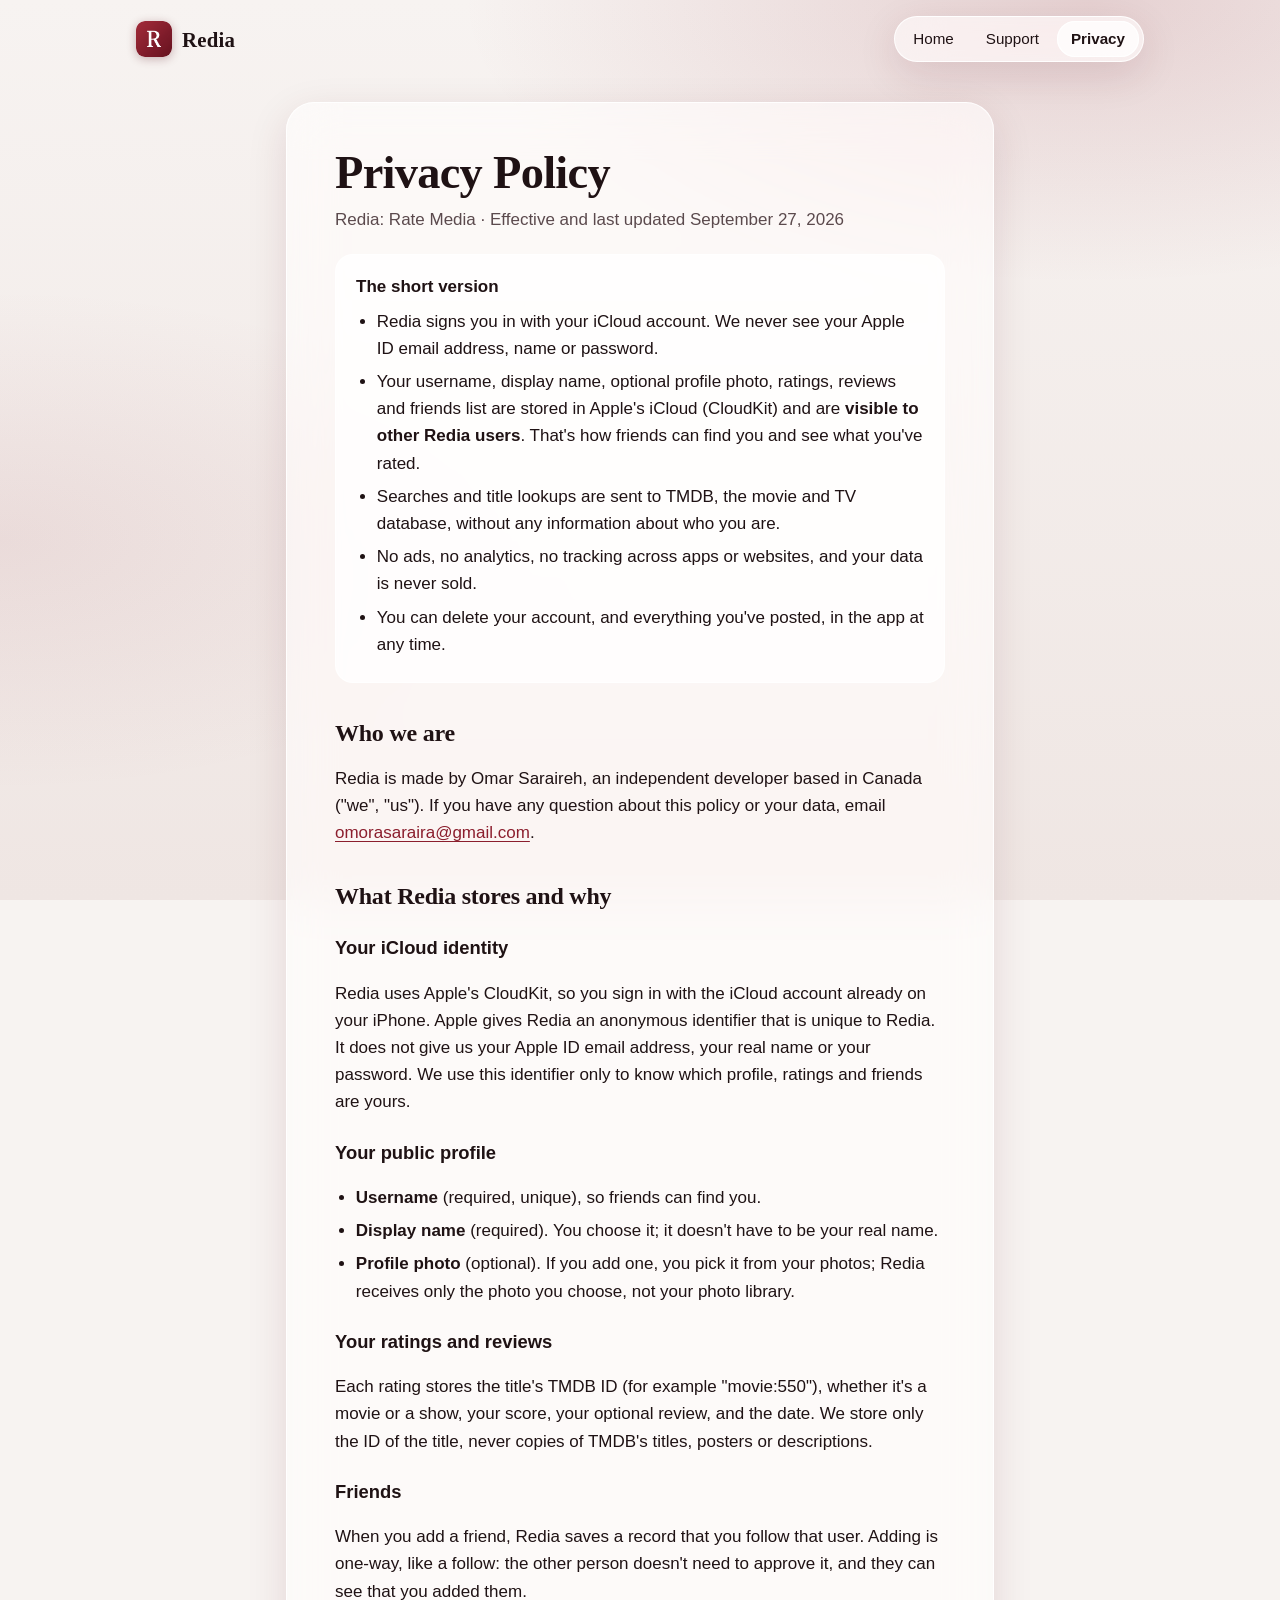
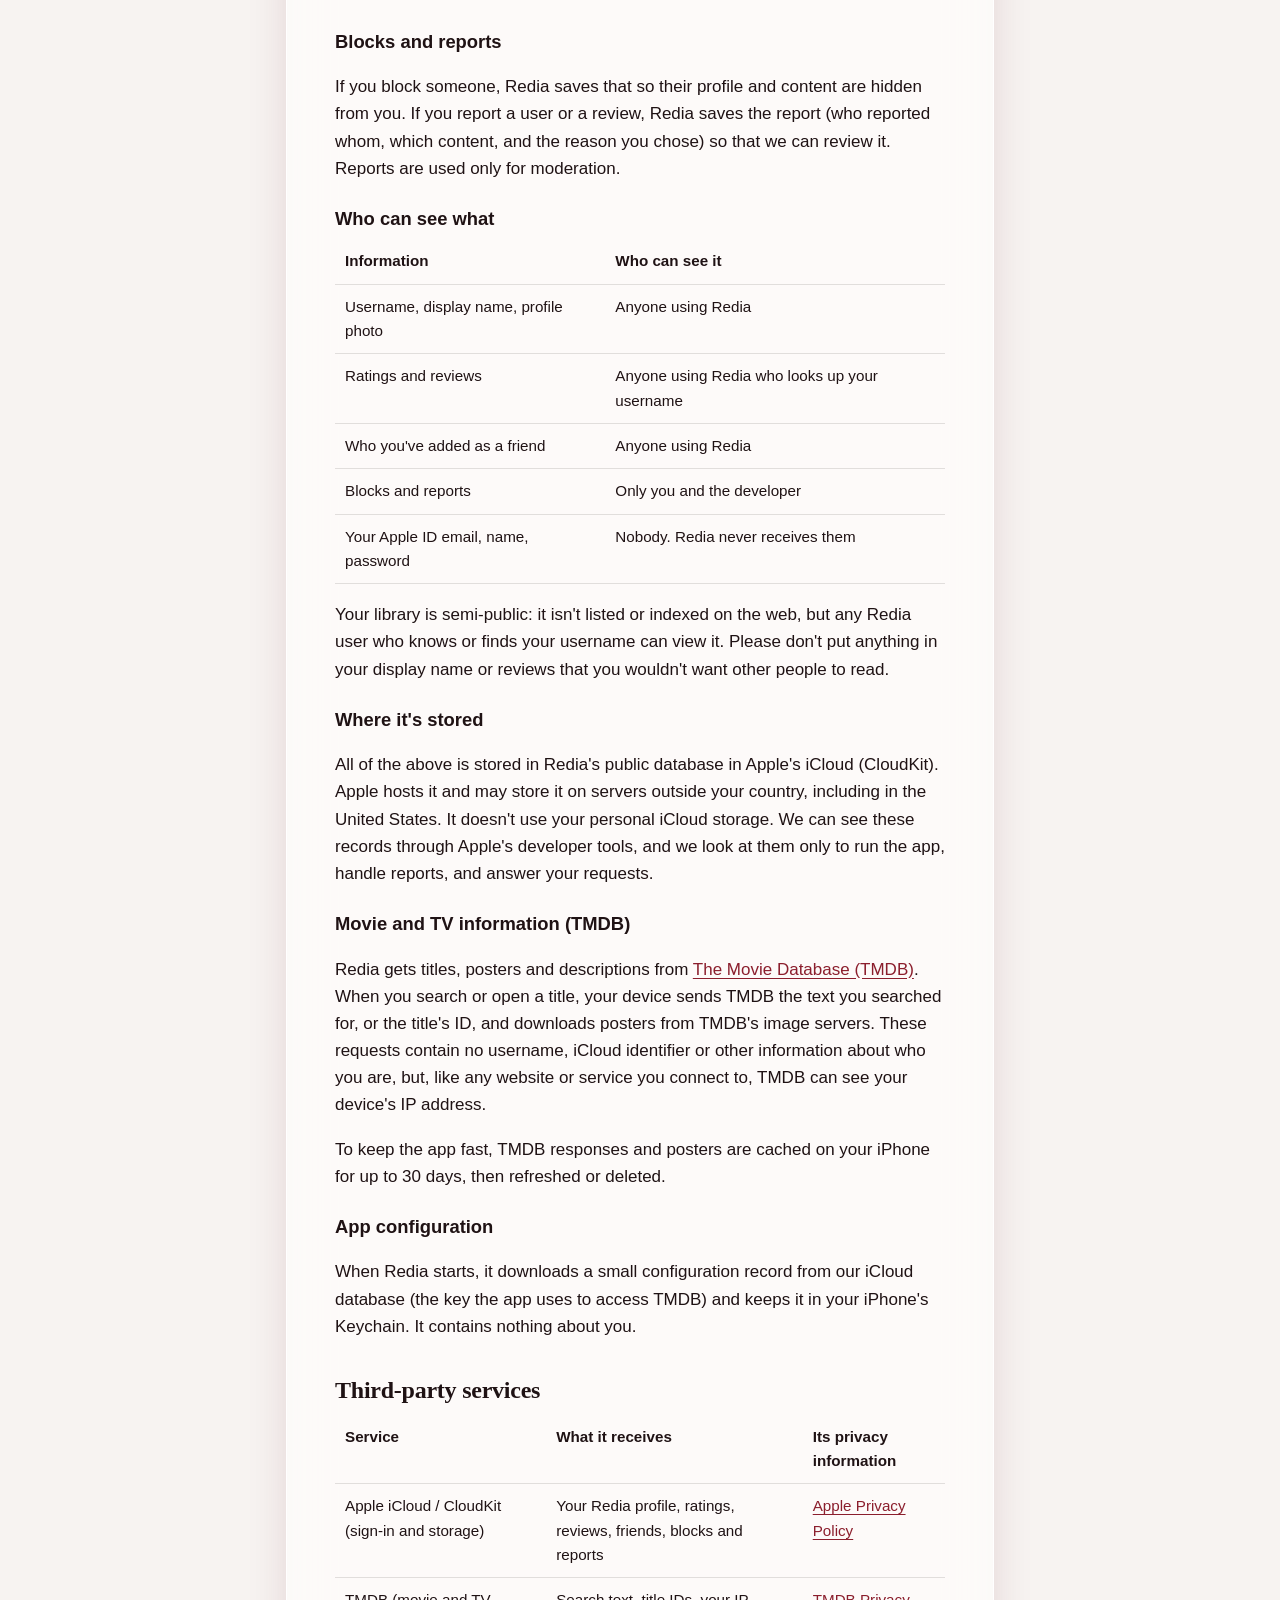
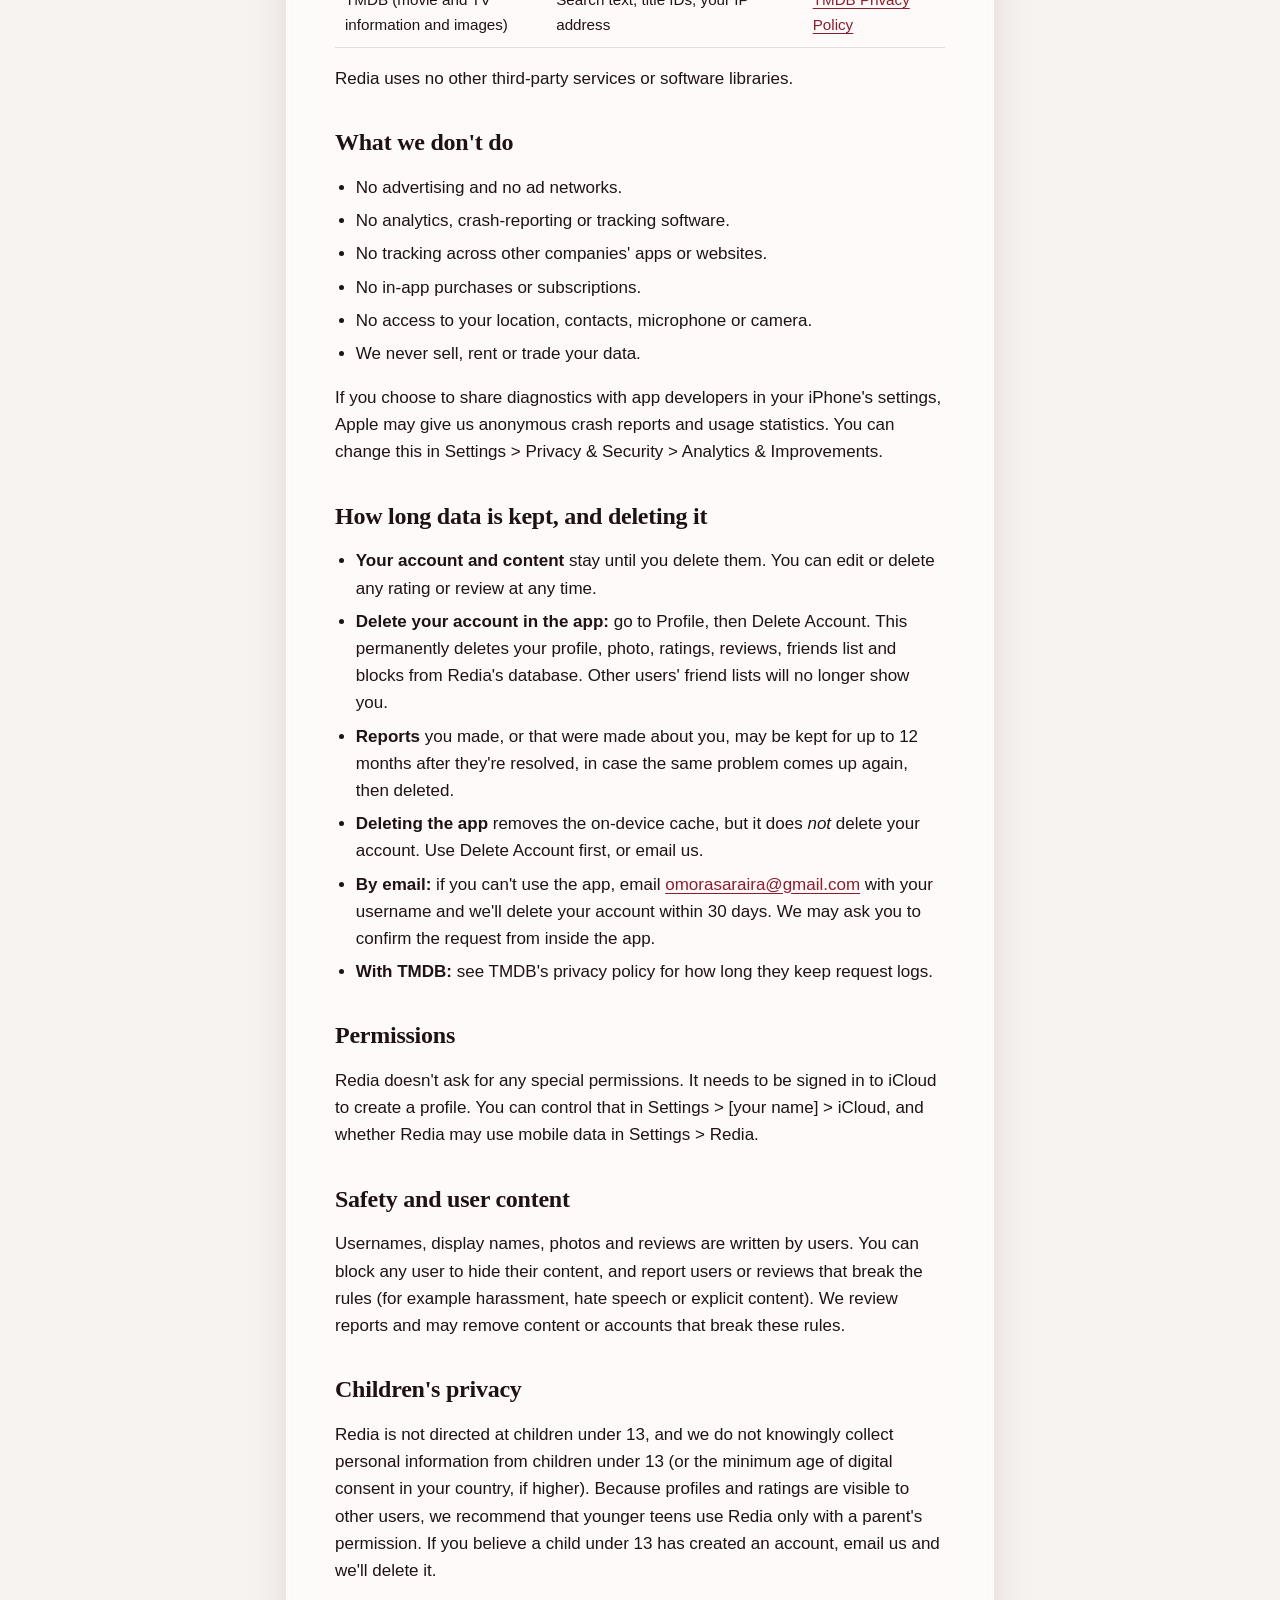
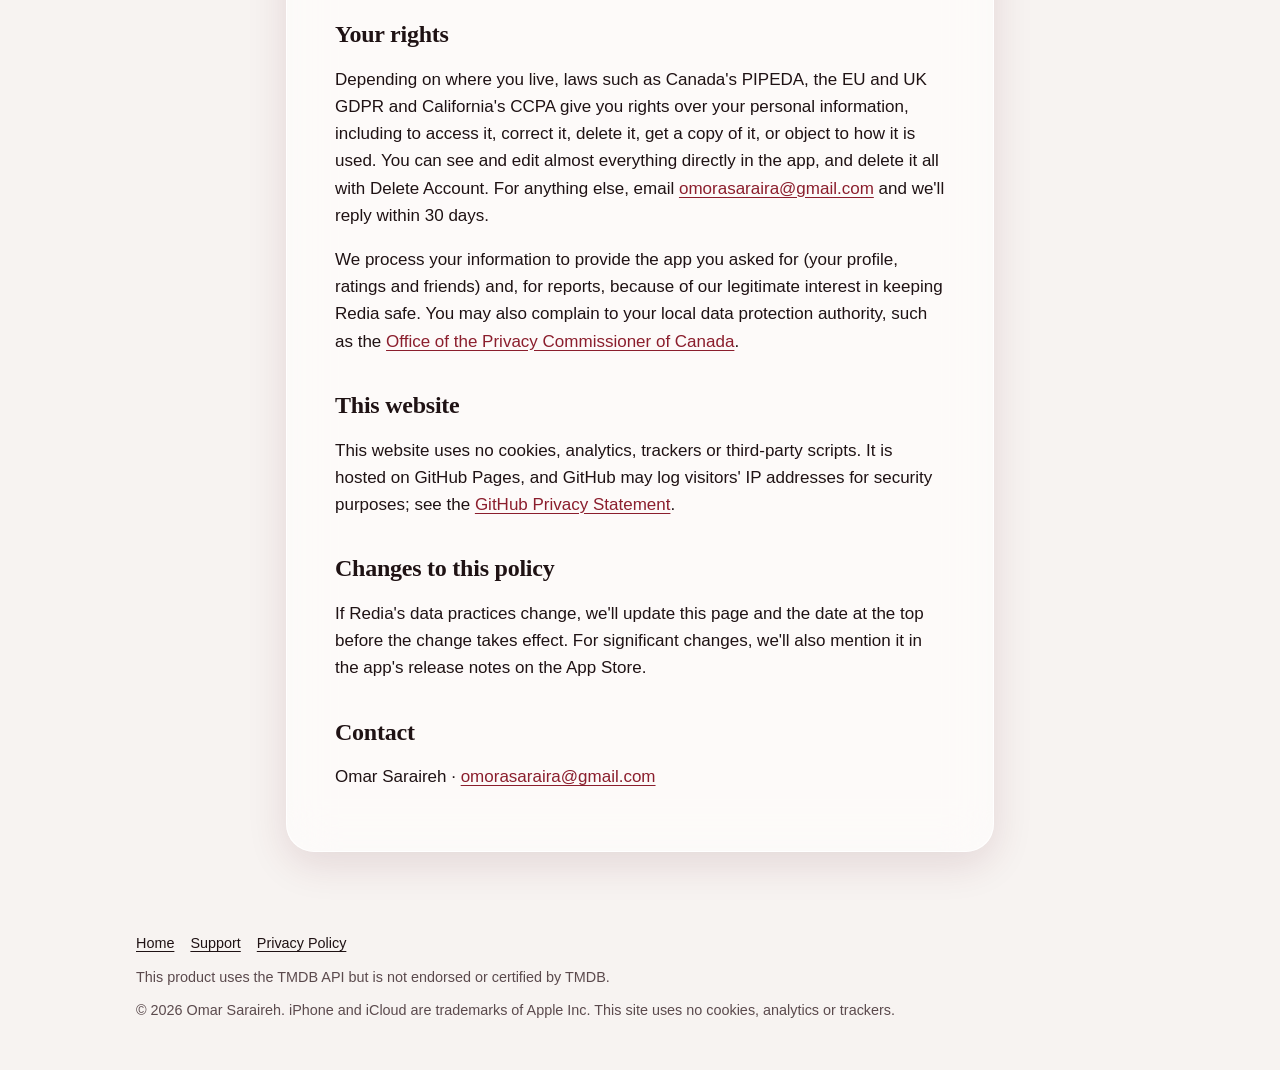
==== privacy.html @ 3e0f7c55 "Add files via upload" ====
<!doctype html>
<!--
  NOTE FOR OMAR (not shown on the page): This policy was drafted on 2026-09-27 from the Redia
  source code (Stage 1) and the planned design in CLAUDE.md (Stages 2–5: TMDB, CloudKit, Friends,
  block/report, account deletion). It describes the app as it WILL ship, not as it is today.
  Every statement about a feature that isn't built yet is marked with a VERIFY comment: check each
  one against the finished code before publishing. This is not legal advice. Please review it
  yourself (and with a lawyer if you want certainty), and update it whenever the app changes.
-->
<html lang="en">
<head>
  <meta charset="utf-8">
  <meta name="viewport" content="width=device-width, initial-scale=1, viewport-fit=cover">
  <title>Redia Privacy Policy</title>
  <meta name="description" content="How Redia handles your profile, ratings and reviews. No ads, no tracking, and you can delete your account in the app.">
  <meta name="theme-color" content="#f7f3f1" media="(prefers-color-scheme: light)">
  <meta name="theme-color" content="#0f0b0c" media="(prefers-color-scheme: dark)">
  <link rel="icon" href="favicon.png" type="image/png">
  <link rel="apple-touch-icon" href="apple-touch-icon.png">
  <link rel="stylesheet" href="styles.css">
</head>
<body>
  <a class="skip-link" href="#main">Skip to content</a>

  <header class="site-header">
    <div class="wrap">
      <a class="brand" href="./"><img src="favicon.png" alt="" width="36" height="36"><span class="brand-name">Redia</span></a>
      <nav class="nav glass" aria-label="Main">
        <a href="./">Home</a>
        <a href="support.html">Support</a>
        <a href="privacy.html" aria-current="page">Privacy</a>
      </nav>
    </div>
  </header>

  <main id="main" class="doc">
    <div class="wrap prose">
      <article class="glass">
        <h1>Privacy Policy</h1>
        <p class="updated">Redia: Rate Media · Effective and last updated September 27, 2026</p>

        <div class="summary-box">
          <strong>The short version</strong>
          <ul>
            <li>Redia signs you in with your iCloud account. We never see your Apple ID email address, name or password.</li>
            <li>Your username, display name, optional profile photo, ratings, reviews and friends list are stored in Apple's iCloud (CloudKit) and are <strong>visible to other Redia users</strong>. That's how friends can find you and see what you've rated.</li>
            <li>Searches and title lookups are sent to TMDB, the movie and TV database, without any information about who you are.</li>
            <li>No ads, no analytics, no tracking across apps or websites, and your data is never sold.</li>
            <li>You can delete your account, and everything you've posted, in the app at any time.</li>
          </ul>
        </div>

        <h2 id="who">Who we are</h2>
        <p>Redia is made by Omar Saraireh, an independent developer based in Canada ("we", "us"). If you have any question about this policy or your data, email <a href="mailto:omorasaraira@gmail.com">omorasaraira@gmail.com</a>.</p>

        <h2 id="data">What Redia stores and why</h2>

        <h3>Your iCloud identity</h3>
        <p>Redia uses Apple's CloudKit, so you sign in with the iCloud account already on your iPhone. Apple gives Redia an anonymous identifier that is unique to Redia. It does not give us your Apple ID email address, your real name or your password. We use this identifier only to know which profile, ratings and friends are yours.</p>
        <!-- VERIFY (Stage 3): confirm the app never calls any API that requests the user's name or email from iCloud (e.g. CKContainer user discoverability / "Look Me Up by Email"). If it ever does, update this section. -->

        <h3>Your public profile</h3>
        <ul>
          <li><strong>Username</strong> (required, unique), so friends can find you.</li>
          <li><strong>Display name</strong> (required). You choose it; it doesn't have to be your real name.</li>
          <li><strong>Profile photo</strong> (optional). If you add one, you pick it from your photos; Redia receives only the photo you choose, not your photo library.</li>
        </ul>
        <!-- VERIFY (Stage 3): confirm the avatar is chosen with the system PhotosPicker (no photo library permission needed) and that no camera access is requested. If the app adds a camera option, add Camera to the permissions section below. -->

        <h3>Your ratings and reviews</h3>
        <p>Each rating stores the title's TMDB ID (for example "movie:550"), whether it's a movie or a show, your score, your optional review, and the date. We store only the ID of the title, never copies of TMDB's titles, posters or descriptions.</p>

        <h3>Friends</h3>
        <p>When you add a friend, Redia saves a record that you follow that user. Adding is one-way, like a follow: the other person doesn't need to approve it, and they can see that you added them. <!-- VERIFY (Stage 4): can a user see who has added them (a followers list)? The CloudKit Friend records are world-readable, so technically yes. Update this sentence to match what the app shows. --></p>

        <h3>Blocks and reports</h3>
        <p>If you block someone, Redia saves that so their profile and content are hidden from you. If you report a user or a review, Redia saves the report (who reported whom, which content, and the reason you chose) so that we can review it. Reports are used only for moderation.</p>
        <!-- VERIFY (Stage 5): in the CloudKit Dashboard, give Report records a security role so that ordinary users can create them but NOT read them (only you, the developer, should). If Block records are world-readable, the policy should say "other users could technically see that you've blocked them"; better to lock them down too. -->

        <h3>Who can see what</h3>
        <div class="table-scroll">
          <table>
            <thead><tr><th scope="col">Information</th><th scope="col">Who can see it</th></tr></thead>
            <tbody>
              <tr><td>Username, display name, profile photo</td><td>Anyone using Redia</td></tr>
              <tr><td>Ratings and reviews</td><td>Anyone using Redia who looks up your username</td></tr>
              <tr><td>Who you've added as a friend</td><td>Anyone using Redia <!-- VERIFY (Stage 4) --></td></tr>
              <tr><td>Blocks and reports</td><td>Only you and the developer <!-- VERIFY (Stage 5): requires the CloudKit security roles above --></td></tr>
              <tr><td>Your Apple ID email, name, password</td><td>Nobody. Redia never receives them</td></tr>
            </tbody>
          </table>
        </div>
        <p>Your library is semi-public: it isn't listed or indexed on the web, but any Redia user who knows or finds your username can view it. Please don't put anything in your display name or reviews that you wouldn't want other people to read.</p>

        <h3>Where it's stored</h3>
        <p>All of the above is stored in Redia's public database in Apple's iCloud (CloudKit). Apple hosts it and may store it on servers outside your country, including in the United States. It doesn't use your personal iCloud storage. We can see these records through Apple's developer tools, and we look at them only to run the app, handle reports, and answer your requests.</p>

        <h3>Movie and TV information (TMDB)</h3>
        <p>Redia gets titles, posters and descriptions from <a href="https://www.themoviedb.org/">The Movie Database (TMDB)</a>. When you search or open a title, your device sends TMDB the text you searched for, or the title's ID, and downloads posters from TMDB's image servers. These requests contain no username, iCloud identifier or other information about who you are, but, like any website or service you connect to, TMDB can see your device's IP address.</p>
        <p>To keep the app fast, TMDB responses and posters are cached on your iPhone for up to 30 days, then refreshed or deleted.</p>
        <!-- VERIFY (Stage 2): confirm the cache is capped at 30 days and that "purge" clears both responses and images. Consider exposing "Clear cache" in the app. -->

        <h3>App configuration</h3>
        <p>When Redia starts, it downloads a small configuration record from our iCloud database (the key the app uses to access TMDB) and keeps it in your iPhone's Keychain. It contains nothing about you.</p>

        <h2 id="third-parties">Third-party services</h2>
        <div class="table-scroll">
          <table>
            <thead><tr><th scope="col">Service</th><th scope="col">What it receives</th><th scope="col">Its privacy information</th></tr></thead>
            <tbody>
              <tr>
                <td>Apple iCloud / CloudKit (sign-in and storage)</td>
                <td>Your Redia profile, ratings, reviews, friends, blocks and reports</td>
                <td><a href="https://www.apple.com/legal/privacy/">Apple Privacy Policy</a></td>
              </tr>
              <tr>
                <td>TMDB (movie and TV information and images)</td>
                <td>Search text, title IDs, your IP address</td>
                <td><a href="https://www.themoviedb.org/privacy-policy">TMDB Privacy Policy</a></td>
              </tr>
            </tbody>
          </table>
        </div>
        <p>Redia uses no other third-party services or software libraries.</p>

        <h2 id="not-collected">What we don't do</h2>
        <ul>
          <li>No advertising and no ad networks.</li>
          <li>No analytics, crash-reporting or tracking software.</li>
          <li>No tracking across other companies' apps or websites.</li>
          <li>No in-app purchases or subscriptions.</li>
          <li>No access to your location, contacts, microphone or camera.</li>
          <li>We never sell, rent or trade your data.</li>
        </ul>
        <p>If you choose to share diagnostics with app developers in your iPhone's settings, Apple may give us anonymous crash reports and usage statistics. You can change this in Settings &gt; Privacy &amp; Security &gt; Analytics &amp; Improvements.</p>

        <h2 id="retention">How long data is kept, and deleting it</h2>
        <ul>
          <li><strong>Your account and content</strong> stay until you delete them. You can edit or delete any rating or review at any time.</li>
          <li><strong>Delete your account in the app:</strong> go to Profile, then Delete Account. This permanently deletes your profile, photo, ratings, reviews, friends list and blocks from Redia's database. Other users' friend lists will no longer show you. <!-- VERIFY (Stage 5): confirm the exact menu path, and that deletion removes every record type the user created. Other users' Friend records pointing at the deleted user can't be deleted by that user (creator-only write); make sure the app hides records that point at deleted profiles. --></li>
          <li><strong>Reports</strong> you made, or that were made about you, may be kept for up to 12 months after they're resolved, in case the same problem comes up again, then deleted. <!-- VERIFY (Stage 5): decide on this retention period and make sure account deletion handles Report records consistently with it. --></li>
          <li><strong>Deleting the app</strong> removes the on-device cache, but it does <em>not</em> delete your account. Use Delete Account first, or email us.</li>
          <li><strong>By email:</strong> if you can't use the app, email <a href="mailto:omorasaraira@gmail.com">omorasaraira@gmail.com</a> with your username and we'll delete your account within 30 days. We may ask you to confirm the request from inside the app.</li>
          <li><strong>With TMDB:</strong> see TMDB's privacy policy for how long they keep request logs.</li>
        </ul>

        <h2 id="permissions">Permissions</h2>
        <p>Redia doesn't ask for any special permissions. It needs to be signed in to iCloud to create a profile. You can control that in Settings &gt; [your name] &gt; iCloud, and whether Redia may use mobile data in Settings &gt; Redia.</p>
        <!-- VERIFY (Stages 3–5): confirm the finished app requests no permissions (no notifications, photo library, camera, location, tracking). If any are added, list them here with how to turn them off. -->

        <h2 id="safety">Safety and user content</h2>
        <p>Usernames, display names, photos and reviews are written by users. You can block any user to hide their content, and report users or reviews that break the rules (for example harassment, hate speech or explicit content). We review reports and may remove content or accounts that break these rules.</p>

        <h2 id="children">Children's privacy</h2>
        <p>Redia is not directed at children under 13, and we do not knowingly collect personal information from children under 13 (or the minimum age of digital consent in your country, if higher). Because profiles and ratings are visible to other users, we recommend that younger teens use Redia only with a parent's permission. If you believe a child under 13 has created an account, email us and we'll delete it.</p>

        <h2 id="rights">Your rights</h2>
        <p>Depending on where you live, laws such as Canada's PIPEDA, the EU and UK GDPR and California's CCPA give you rights over your personal information, including to access it, correct it, delete it, get a copy of it, or object to how it is used. You can see and edit almost everything directly in the app, and delete it all with Delete Account. For anything else, email <a href="mailto:omorasaraira@gmail.com">omorasaraira@gmail.com</a> and we'll reply within 30 days.</p>
        <p>We process your information to provide the app you asked for (your profile, ratings and friends) and, for reports, because of our legitimate interest in keeping Redia safe. You may also complain to your local data protection authority, such as the <a href="https://www.priv.gc.ca/">Office of the Privacy Commissioner of Canada</a>.</p>

        <h2 id="website">This website</h2>
        <p>This website uses no cookies, analytics, trackers or third-party scripts. It is hosted on GitHub Pages, and GitHub may log visitors' IP addresses for security purposes; see the <a href="https://docs.github.com/en/site-policy/privacy-policies/github-general-privacy-statement">GitHub Privacy Statement</a>.</p>

        <h2 id="changes">Changes to this policy</h2>
        <p>If Redia's data practices change, we'll update this page and the date at the top before the change takes effect. For significant changes, we'll also mention it in the app's release notes on the App Store.</p>

        <h2 id="contact">Contact</h2>
        <p>Omar Saraireh · <a href="mailto:omorasaraira@gmail.com">omorasaraira@gmail.com</a></p>
      </article>
    </div>
  </main>

  <footer class="site-footer">
    <div class="wrap">
      <nav aria-label="Footer">
        <a href="./">Home</a>
        <a href="support.html">Support</a>
        <a href="privacy.html">Privacy Policy</a>
      </nav>
      <p>This product uses the TMDB API but is not endorsed or certified by TMDB.</p>
      <p>© 2026 Omar Saraireh. iPhone and iCloud are trademarks of Apple Inc. This site uses no cookies, analytics or trackers.</p>
    </div>
  </footer>
</body>
</html>
---- styles.css ----
/* Redia — deep elegant red, glass cards, serif display type. System fonts only; no external requests. */

:root {
  color-scheme: light dark;

  /* Light: warm ivory, matching the app's LaunchBackground (#F7F3F1) */
  --bg: #f7f3f1;
  --bg-deep: #efe6e3;
  --glow: rgba(139, 30, 45, 0.16);
  --glow-2: rgba(139, 30, 45, 0.08);
  --ink: #1f1214;
  --ink-soft: #5b4a4d;
  --glass: rgba(255, 255, 255, 0.6);
  --glass-strong: rgba(255, 255, 255, 0.78);
  --glass-edge: rgba(255, 255, 255, 0.9);
  --hairline: rgba(31, 18, 20, 0.12);
  --glass-shadow: 0 12px 40px rgba(90, 20, 30, 0.12);
  --accent: #8b1e2d;       /* AccentColor, light */
  --accent-ink: #ffffff;
  --link: #8b1e2d;
  --star: #8b1e2d;
  --star-empty: rgba(31, 18, 20, 0.2);
  --focus: #8b1e2d;
}

@media (prefers-color-scheme: dark) {
  :root {
    /* Dark: near-black with a crimson glow, matching LaunchBackground (#0F0B0C) */
    --bg: #0f0b0c;
    --bg-deep: #1a0f11;
    --glow: rgba(179, 58, 70, 0.3);
    --glow-2: rgba(139, 30, 45, 0.18);
    --ink: #f7efee;
    --ink-soft: #c9b6b8;
    --glass: rgba(255, 255, 255, 0.07);
    --glass-strong: rgba(255, 255, 255, 0.11);
    --glass-edge: rgba(255, 255, 255, 0.16);
    --hairline: rgba(255, 255, 255, 0.14);
    --glass-shadow: 0 12px 40px rgba(0, 0, 0, 0.45);
    --accent: #b33a46;     /* AccentColor, dark */
    --accent-ink: #ffffff;
    --link: #f0a0a8;
    --star: #e0636f;
    --star-empty: rgba(255, 255, 255, 0.22);
    --focus: #f0a0a8;
  }
}

*,
*::before,
*::after { box-sizing: border-box; }

html { -webkit-text-size-adjust: 100%; }

body {
  margin: 0;
  min-height: 100vh;
  font-family: -apple-system, BlinkMacSystemFont, "SF Pro Text", "Segoe UI", Roboto, "Helvetica Neue", Arial, sans-serif;
  font-size: 1.0625rem;
  line-height: 1.6;
  color: var(--ink);
  background-color: var(--bg);
  background-image:
    radial-gradient(70% 45% at 85% 0%, var(--glow), transparent 70%),
    radial-gradient(60% 40% at 0% 60%, var(--glow-2), transparent 70%),
    linear-gradient(180deg, var(--bg) 0%, var(--bg-deep) 100%);
  background-attachment: fixed;
}

.serif, h1, h2, .brand-name { font-family: "New York", ui-serif, Georgia, "Times New Roman", serif; }

a { color: var(--link); text-underline-offset: 0.18em; }
a:hover { text-decoration-thickness: 2px; }
:focus-visible { outline: 3px solid var(--focus); outline-offset: 3px; border-radius: 6px; }

.skip-link {
  position: absolute;
  left: -9999px;
  top: 0.5rem;
  padding: 0.5rem 1rem;
  background: var(--accent);
  color: var(--accent-ink);
  border-radius: 999px;
  z-index: 10;
}
.skip-link:focus { left: 1rem; }

.wrap { width: 100%; max-width: 1040px; margin: 0 auto; padding: 0 16px; }
.prose { max-width: 740px; }

/* Header */
.site-header { padding: 16px 0; }
.site-header .wrap { display: flex; align-items: center; justify-content: space-between; gap: 12px; flex-wrap: wrap; }
.brand { display: inline-flex; align-items: center; gap: 10px; color: var(--ink); text-decoration: none; }
.brand img { width: 36px; height: 36px; border-radius: 9px; box-shadow: 0 2px 10px rgba(90, 20, 30, 0.3); }
.brand-name { font-weight: 600; font-size: 1.3rem; letter-spacing: 0.01em; }
.nav { display: flex; gap: 4px; padding: 4px; border-radius: 999px; }
.nav a { color: var(--ink); text-decoration: none; padding: 6px 14px; border-radius: 999px; font-size: 0.95rem; }
.nav a:hover { background: var(--glass-strong); }
.nav a[aria-current="page"] { background: var(--glass-strong); box-shadow: inset 0 0 0 1px var(--glass-edge); font-weight: 600; }

/* Glass */
.glass {
  background: var(--glass);
  border: 1px solid var(--glass-edge);
  box-shadow: var(--glass-shadow);
  -webkit-backdrop-filter: blur(24px) saturate(170%);
  backdrop-filter: blur(24px) saturate(170%);
  border-radius: 28px;
}

/* Hero */
.hero { padding: 48px 0 32px; text-align: center; }
.hero-text { max-width: 880px; margin: 0 auto; display: flex; flex-direction: column; align-items: center; }
.app-icon { width: 120px; height: 120px; border-radius: 27px; box-shadow: 0 10px 30px rgba(90, 20, 30, 0.35); margin-bottom: 20px; display: block; }
.tagline { font-size: 0.85rem; font-weight: 300; letter-spacing: 0.4em; text-transform: uppercase; color: var(--ink-soft); margin: 0 0 12px; }
.hero h1 { font-size: clamp(2.4rem, 7.5vw, 4rem); line-height: 1.04; letter-spacing: -0.02em; margin: 0 0 16px; font-weight: 600; }
.hero h1 { text-wrap: balance; }
.hero h1 em { font-style: italic; color: var(--accent); display: block; }
@media (prefers-color-scheme: dark) { .hero h1 em { color: var(--star); } }
.hero .lede { font-size: 1.2rem; color: var(--ink-soft); margin: 0 0 28px; max-width: 38ch; }

.coming-soon {
  display: inline-flex; flex-direction: column; gap: 2px;
  padding: 12px 22px; border-radius: 16px;
  background: var(--accent); color: var(--accent-ink);
  box-shadow: 0 8px 24px rgba(139, 30, 45, 0.35);
}
.coming-soon .small { font-size: 0.8rem; opacity: 0.9; }
.coming-soon .big { font-size: 1.15rem; font-weight: 600; }
.req { margin-top: 12px; font-size: 0.9rem; color: var(--ink-soft); }


/* Sections */
section { padding: 32px 0; }
h2 { font-size: clamp(1.7rem, 4.5vw, 2.3rem); letter-spacing: -0.01em; line-height: 1.2; margin: 0 0 16px; font-weight: 600; }
h3 { font-size: 1.15rem; margin: 0 0 6px; }
.features { display: grid; gap: 16px; grid-template-columns: 1fr; }
.feature { padding: 22px; }
.feature p { margin: 0; color: var(--ink-soft); }
.feature .icon { width: 36px; height: 36px; border-radius: 10px; display: grid; place-items: center; background: var(--accent); color: var(--accent-ink); margin-bottom: 12px; }
.feature .icon svg { width: 20px; height: 20px; }

.steps { counter-reset: step; display: grid; gap: 12px; list-style: none; padding: 0; margin: 0; }
.steps li { counter-increment: step; display: grid; grid-template-columns: 40px 1fr; gap: 14px; align-items: start; padding: 16px 18px; border-radius: 20px; }
.steps li::before {
  content: counter(step);
  width: 40px; height: 40px; border-radius: 50%;
  display: grid; place-items: center;
  font-family: "New York", ui-serif, Georgia, serif; font-size: 1.2rem; font-weight: 600;
  background: var(--glass-strong); border: 1px solid var(--glass-edge); color: var(--accent);
}
@media (prefers-color-scheme: dark) { .steps li::before { color: var(--star); } }
.steps p { margin: 0; color: var(--ink-soft); }
.steps strong { color: var(--ink); display: block; }

/* TMDB attribution */
.attribution { padding: 22px; display: flex; flex-direction: column; align-items: center; text-align: center; gap: 12px; }
.attribution .label { font-size: 0.75rem; font-weight: 600; letter-spacing: 0.12em; text-transform: uppercase; color: var(--ink-soft); margin: 0; }
.attribution img { height: 40px; width: auto; }
.attribution p { margin: 0; font-size: 0.9rem; color: var(--ink-soft); max-width: 46ch; }

/* Document pages */
.doc { padding: 24px 0 48px; }
.doc .glass { padding: 28px 20px; }
.doc h1 { font-size: clamp(2.1rem, 6vw, 2.9rem); letter-spacing: -0.015em; line-height: 1.1; margin: 0 0 8px; font-weight: 600; }
.doc h2 { font-size: 1.5rem; margin: 36px 0 10px; }
.doc h3 { margin-top: 22px; }
.doc .updated { color: var(--ink-soft); margin: 0 0 20px; }
.doc ul, .doc ol { padding-left: 1.3rem; }
.doc li { margin: 6px 0; }
.note { padding: 14px 18px; border-radius: 16px; border: 1px dashed var(--hairline); background: var(--glass); font-size: 0.95rem; }
.summary-box { padding: 18px 20px; border-radius: 18px; background: var(--glass-strong); border: 1px solid var(--glass-edge); }
.summary-box ul { margin: 8px 0 0; }

table { width: 100%; border-collapse: collapse; font-size: 0.95rem; }
.table-scroll { overflow-x: auto; -webkit-overflow-scrolling: touch; }
th, td { text-align: left; padding: 10px; border-bottom: 1px solid var(--hairline); vertical-align: top; }
th { font-weight: 600; }

details { padding: 16px 20px; border-radius: 18px; margin: 10px 0; background: var(--glass-strong); border: 1px solid var(--glass-edge); }
summary { cursor: pointer; font-weight: 600; }
details p, details ul, details ol { margin: 10px 0 0; color: var(--ink-soft); }

.contact-card { padding: 22px; text-align: center; margin: 20px 0 8px; }
.contact-card p { margin: 0; }
.contact-card .hint { margin-top: 12px; font-size: 0.9rem; color: var(--ink-soft); }
.button {
  display: inline-block; margin-top: 10px; padding: 12px 24px; border-radius: 999px;
  background: var(--accent); color: var(--accent-ink); text-decoration: none; font-weight: 600;
  overflow-wrap: anywhere;
}
.button:hover { filter: brightness(1.08); }

/* Footer */
.site-footer { padding: 32px 0 48px; font-size: 0.9rem; color: var(--ink-soft); }
.site-footer .wrap { display: flex; flex-direction: column; gap: 10px; }
.site-footer nav { display: flex; flex-wrap: wrap; gap: 16px; }
.site-footer a { color: var(--ink); }
.site-footer p { margin: 0; }

@media (min-width: 720px) {
  .hero { padding: 88px 0 56px; }
  .features { grid-template-columns: repeat(2, 1fr); }
  .doc .glass { padding: 44px 48px; }
}
@media (min-width: 980px) {
  .features { grid-template-columns: repeat(3, 1fr); }
}

@media (prefers-reduced-transparency: reduce) {
  .glass, details, .summary-box, .note { -webkit-backdrop-filter: none; backdrop-filter: none; background: var(--bg); }
}
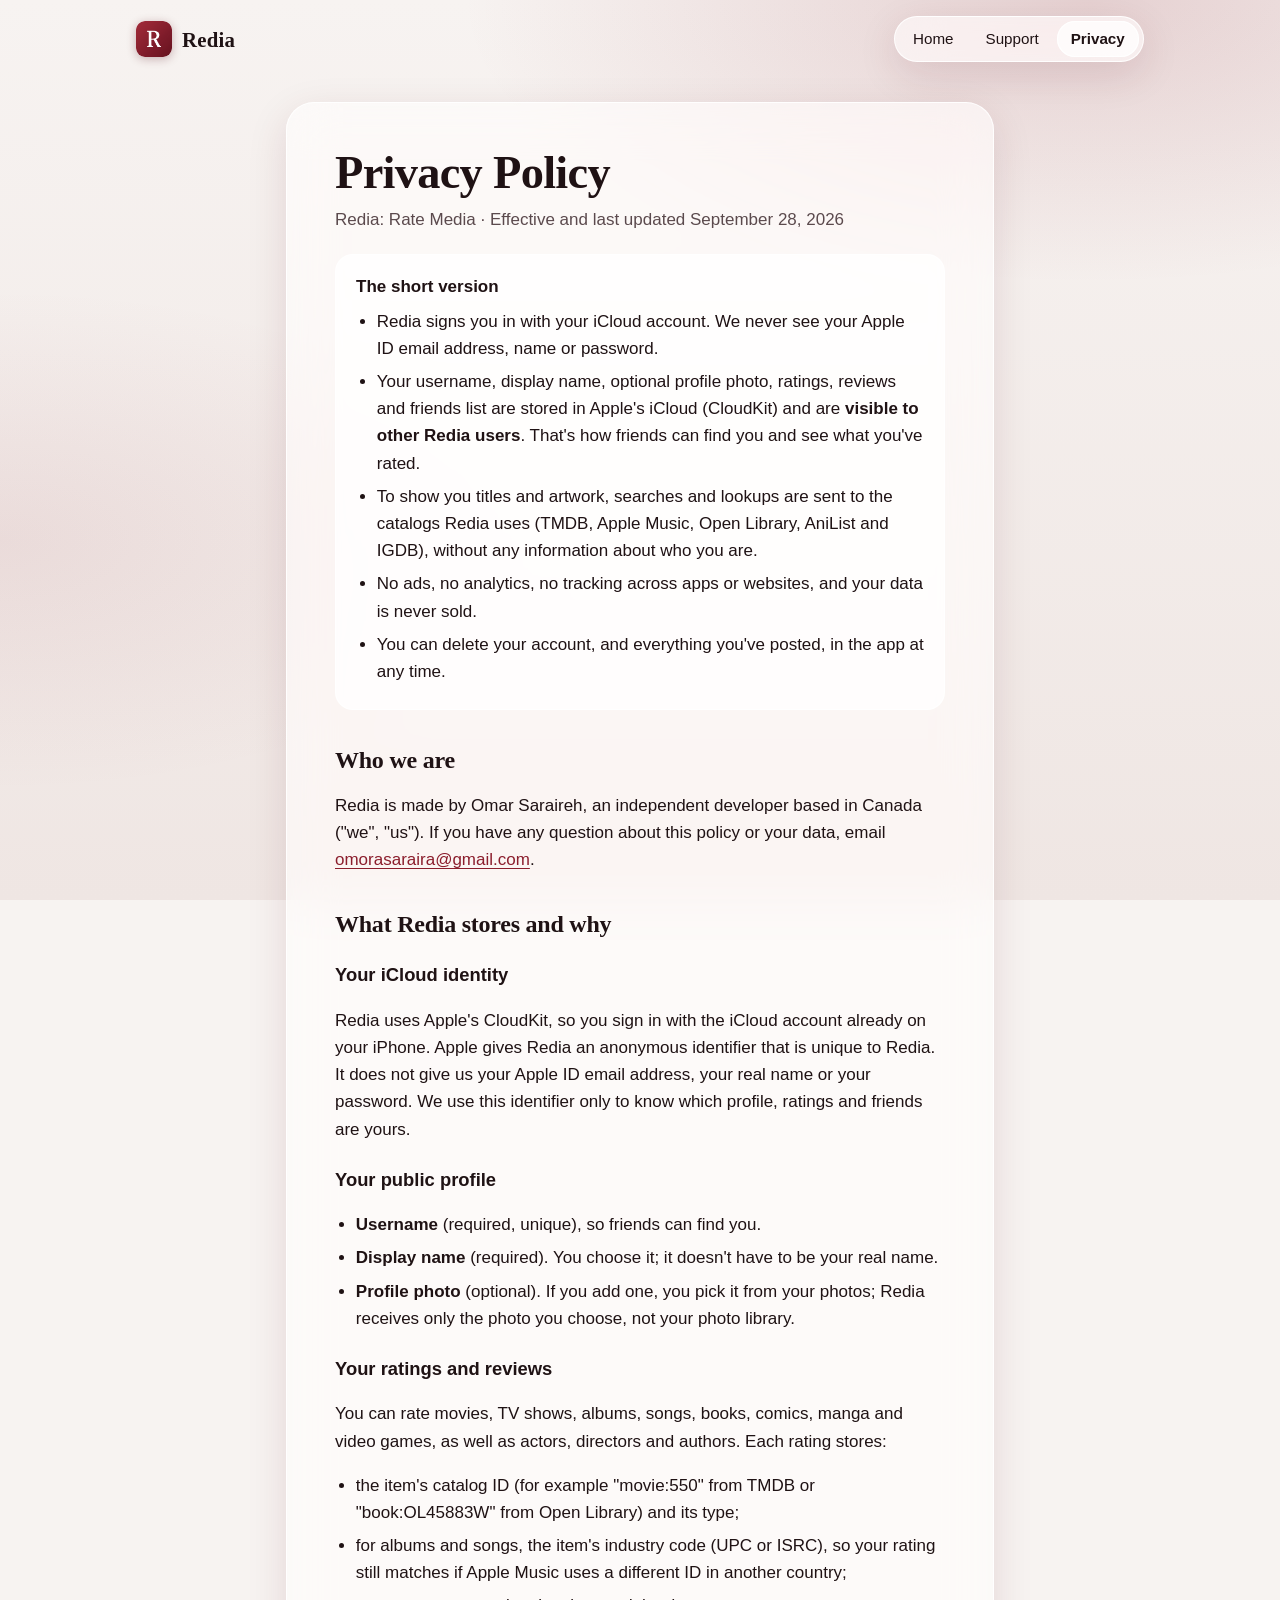
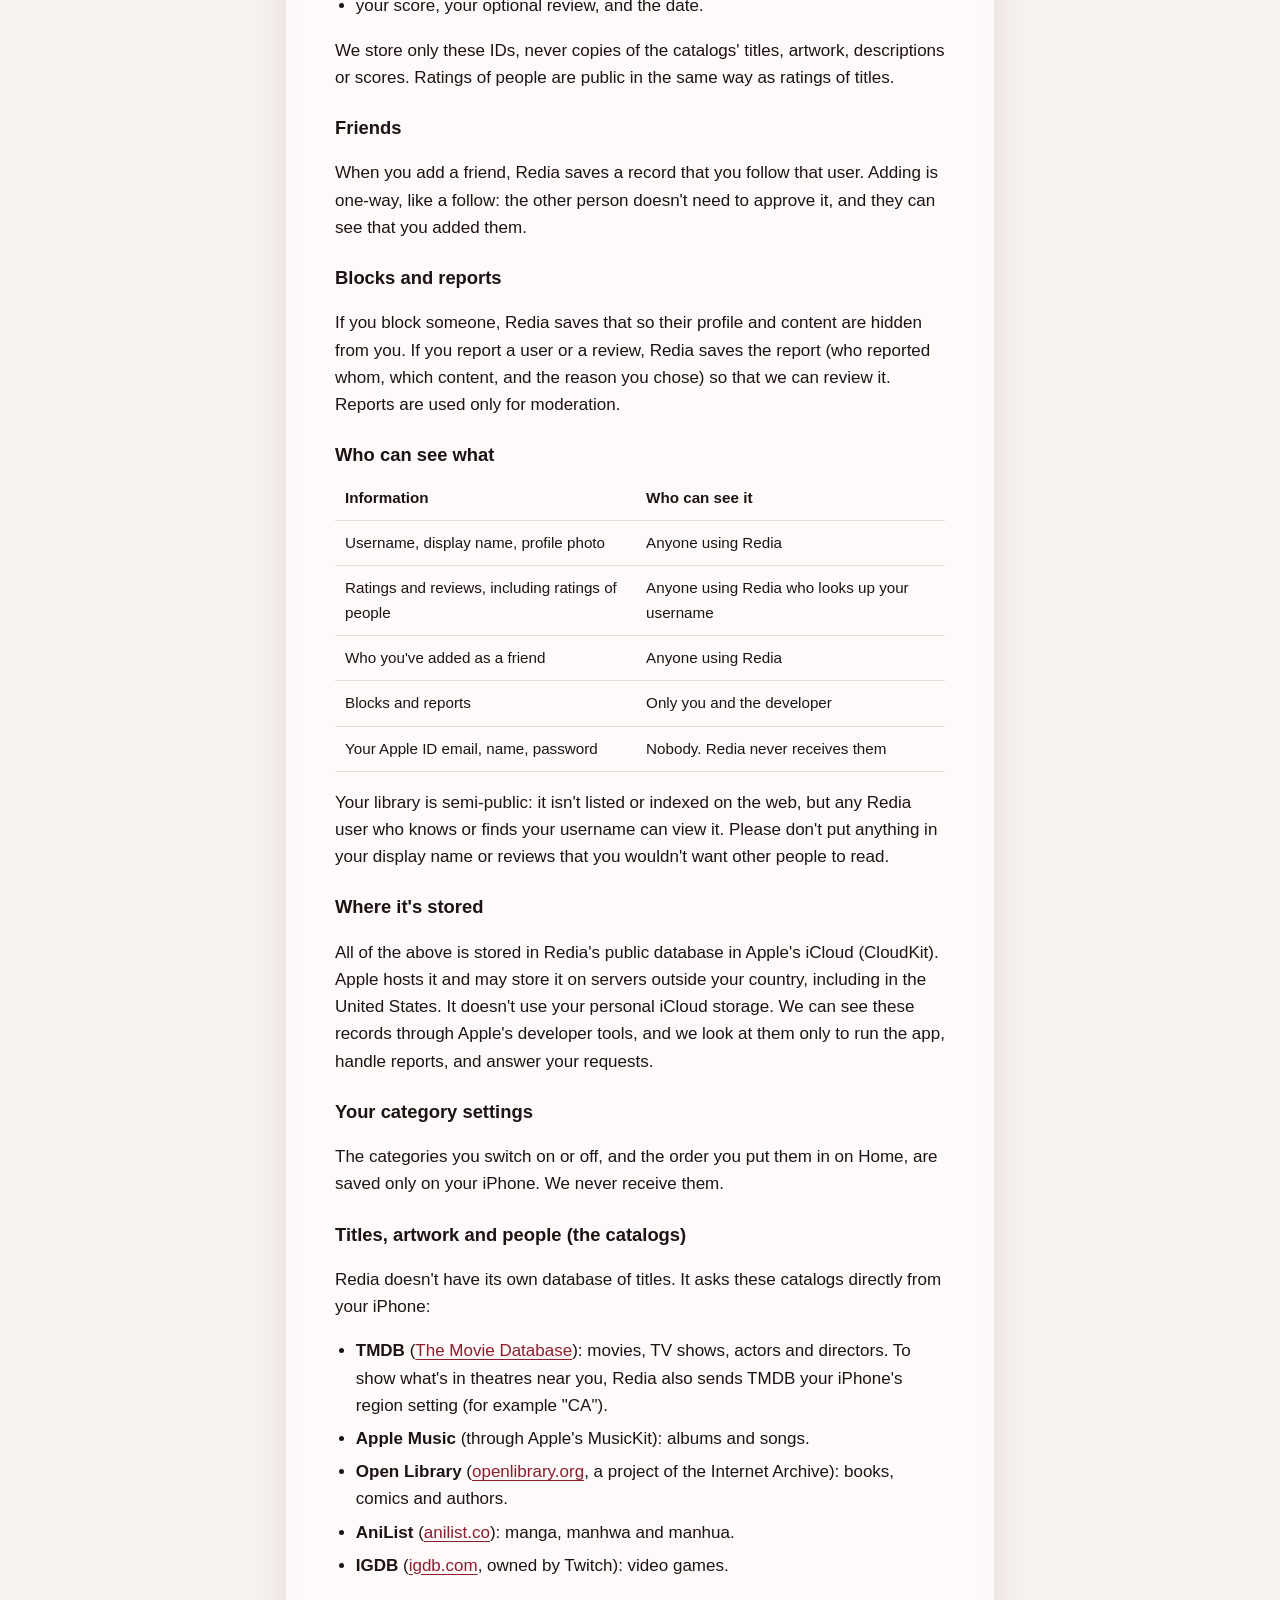
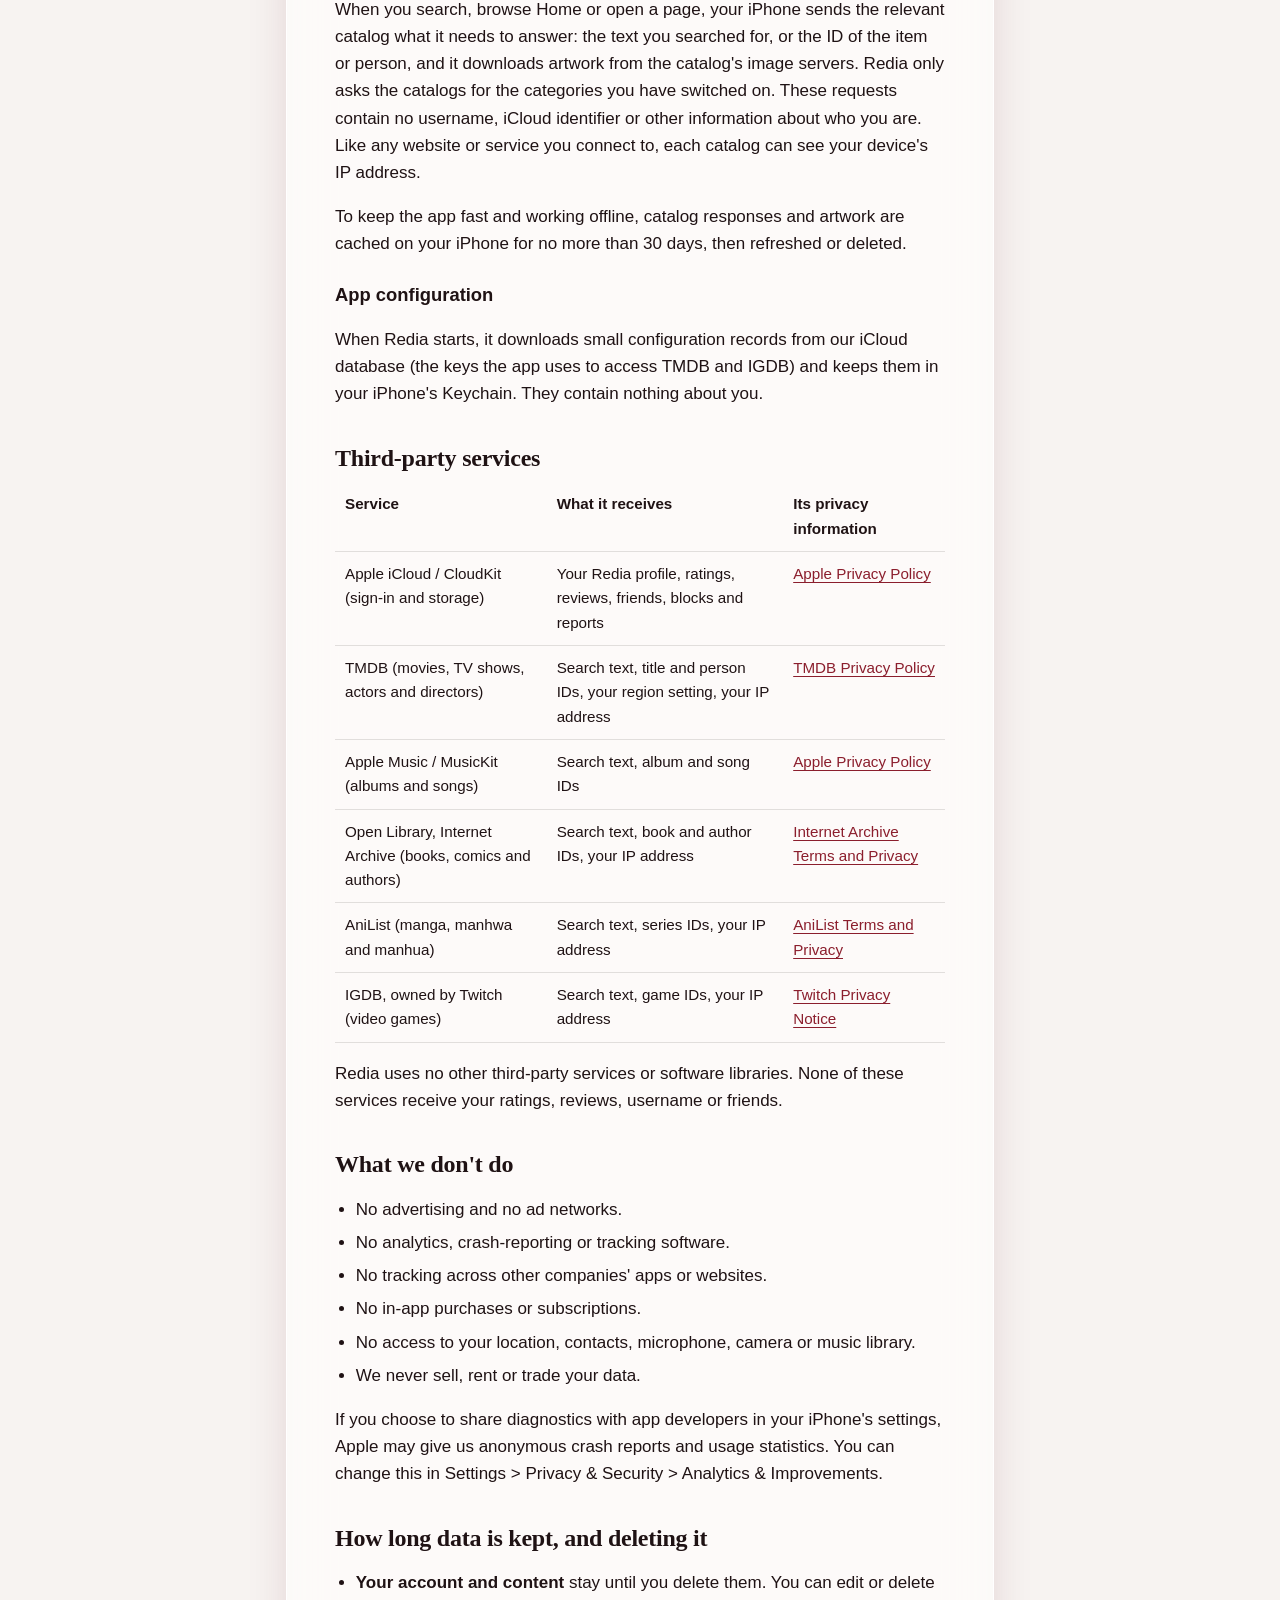
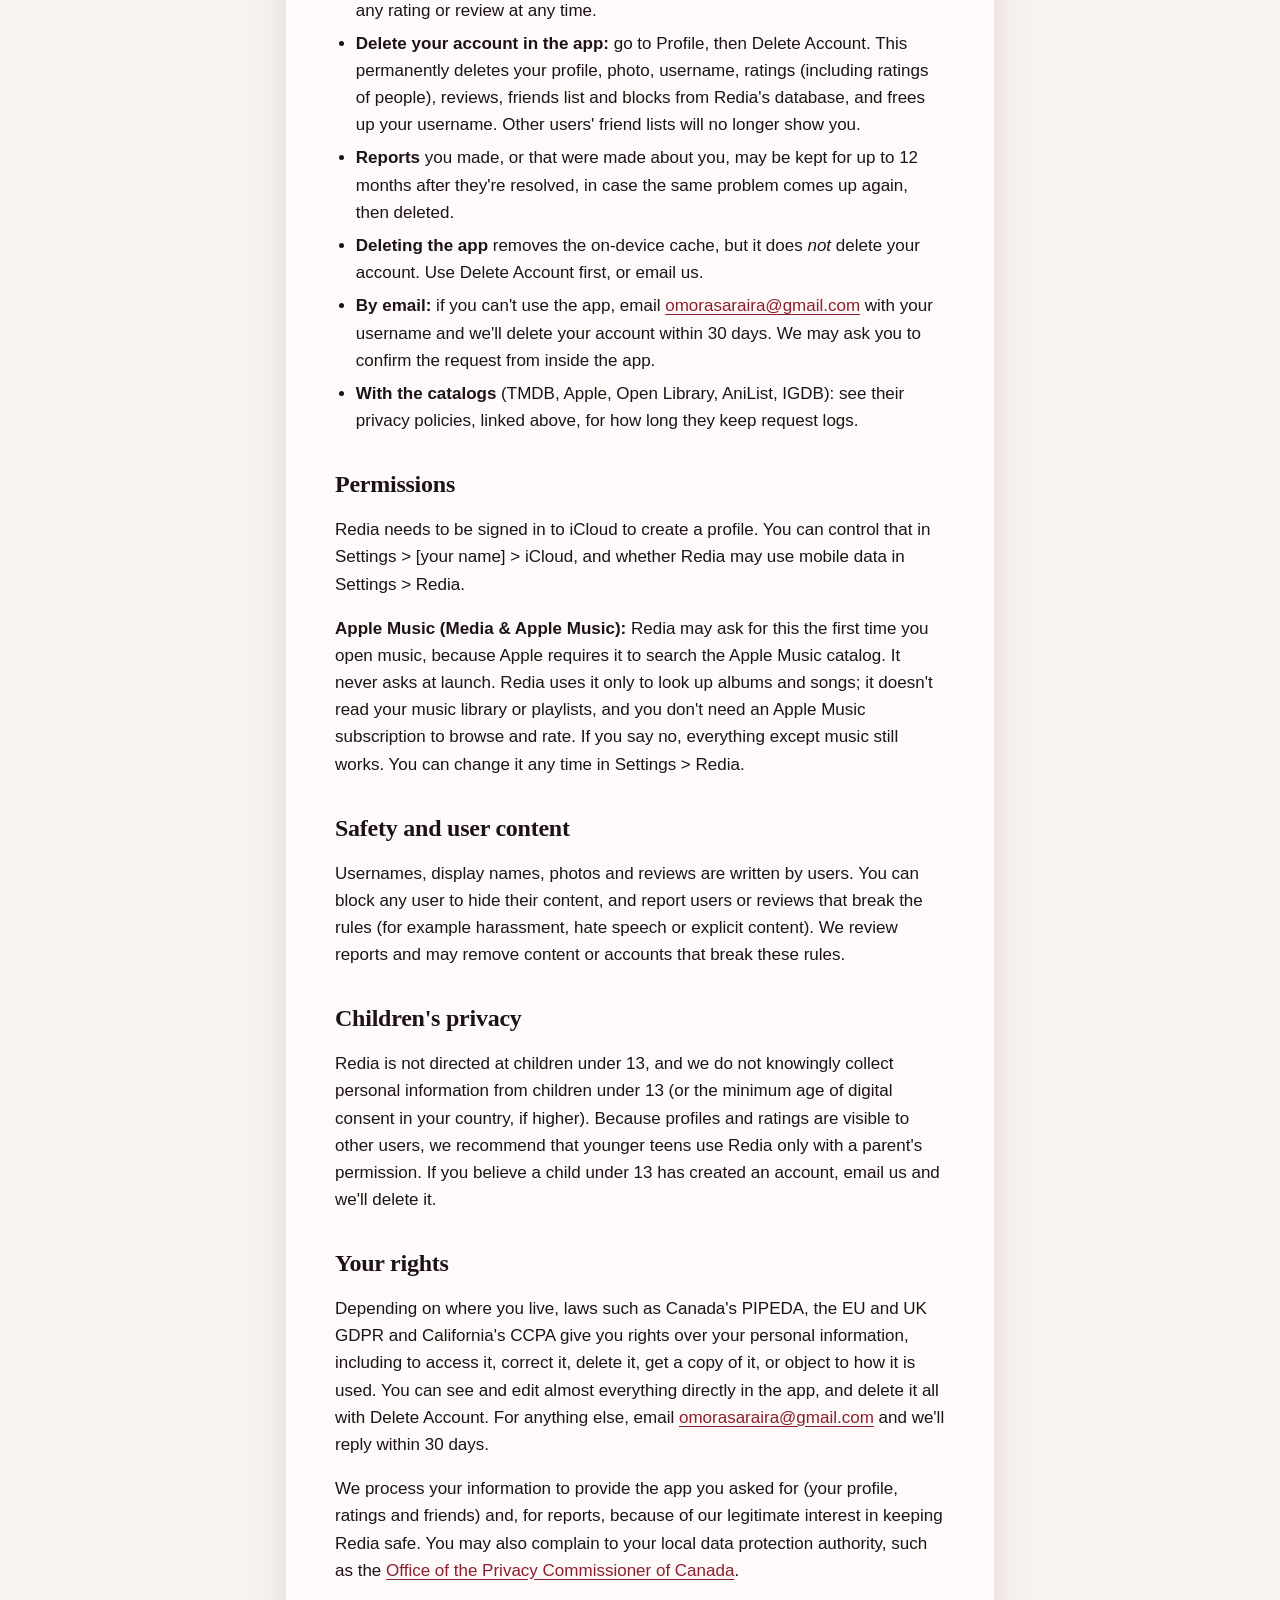
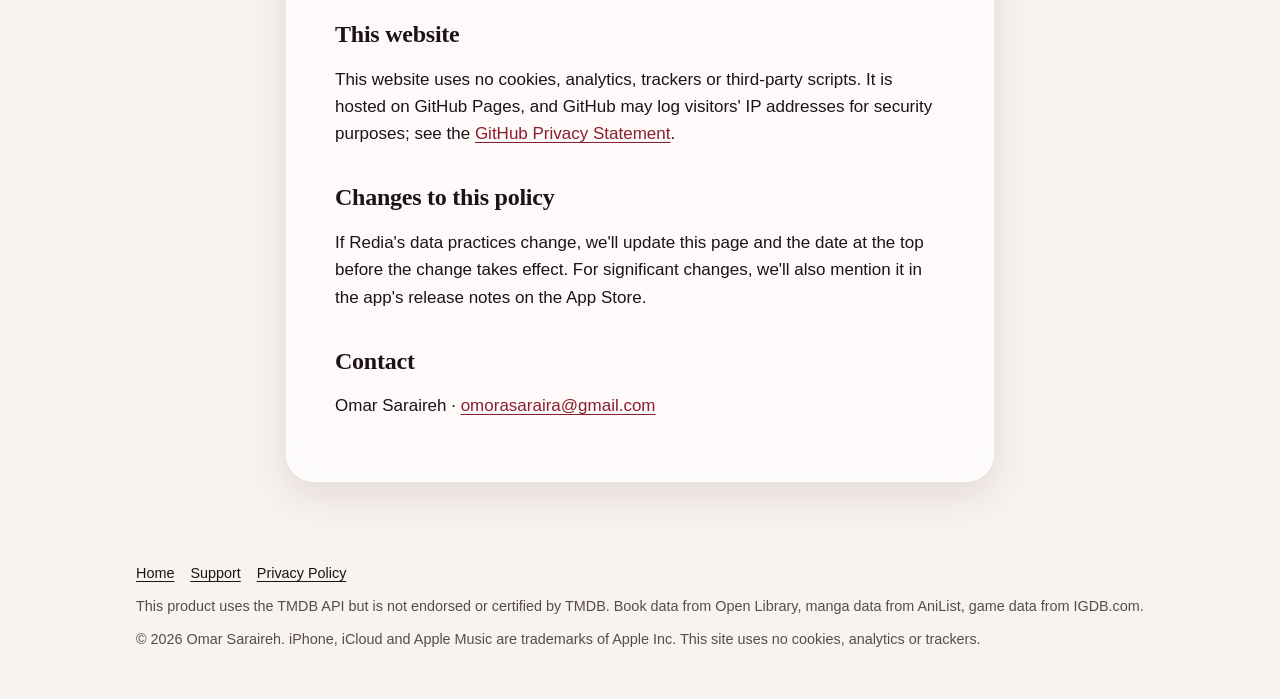
==== commit 1607b0d3: "Add files via upload" ====
--- a/privacy.html
+++ b/privacy.html
@@ -1,6 +1,7 @@
 <!doctype html>
 <!--
-  NOTE FOR OMAR (not shown on the page): This policy was drafted on 2026-09-27 from the Redia
+  NOTE FOR OMAR (not shown on the page): Updated 2026-09-28 for the multi-media app (music, books,
+  comics & manga, video games, rating people, category settings). Originally drafted on 2026-09-27 from the Redia
   source code (Stage 1) and the planned design in CLAUDE.md (Stages 2–5: TMDB, CloudKit, Friends,
   block/report, account deletion). It describes the app as it WILL ship, not as it is today.
   Every statement about a feature that isn't built yet is marked with a VERIFY comment: check each
@@ -37,14 +38,14 @@
     <div class="wrap prose">
       <article class="glass">
         <h1>Privacy Policy</h1>
-        <p class="updated">Redia: Rate Media · Effective and last updated September 27, 2026</p>
+        <p class="updated">Redia: Rate Media · Effective and last updated September 28, 2026</p>
 
         <div class="summary-box">
           <strong>The short version</strong>
           <ul>
             <li>Redia signs you in with your iCloud account. We never see your Apple ID email address, name or password.</li>
             <li>Your username, display name, optional profile photo, ratings, reviews and friends list are stored in Apple's iCloud (CloudKit) and are <strong>visible to other Redia users</strong>. That's how friends can find you and see what you've rated.</li>
-            <li>Searches and title lookups are sent to TMDB, the movie and TV database, without any information about who you are.</li>
+            <li>To show you titles and artwork, searches and lookups are sent to the catalogs Redia uses (TMDB, Apple Music, Open Library, AniList and IGDB), without any information about who you are.</li>
             <li>No ads, no analytics, no tracking across apps or websites, and your data is never sold.</li>
             <li>You can delete your account, and everything you've posted, in the app at any time.</li>
           </ul>
@@ -68,7 +69,13 @@
         <!-- VERIFY (Stage 3): confirm the avatar is chosen with the system PhotosPicker (no photo library permission needed) and that no camera access is requested. If the app adds a camera option, add Camera to the permissions section below. -->
 
         <h3>Your ratings and reviews</h3>
-        <p>Each rating stores the title's TMDB ID (for example "movie:550"), whether it's a movie or a show, your score, your optional review, and the date. We store only the ID of the title, never copies of TMDB's titles, posters or descriptions.</p>
+        <p>You can rate movies, TV shows, albums, songs, books, comics, manga and video games, as well as actors, directors and authors. Each rating stores:</p>
+        <ul>
+          <li>the item's catalog ID (for example "movie:550" from TMDB or "book:OL45883W" from Open Library) and its type;</li>
+          <li>for albums and songs, the item's industry code (UPC or ISRC), so your rating still matches if Apple Music uses a different ID in another country;</li>
+          <li>your score, your optional review, and the date.</li>
+        </ul>
+        <p>We store only these IDs, never copies of the catalogs' titles, artwork, descriptions or scores. Ratings of people are public in the same way as ratings of titles.</p>
 
         <h3>Friends</h3>
         <p>When you add a friend, Redia saves a record that you follow that user. Adding is one-way, like a follow: the other person doesn't need to approve it, and they can see that you added them. <!-- VERIFY (Stage 4): can a user see who has added them (a followers list)? The CloudKit Friend records are world-readable, so technically yes. Update this sentence to match what the app shows. --></p>
@@ -83,7 +90,7 @@
             <thead><tr><th scope="col">Information</th><th scope="col">Who can see it</th></tr></thead>
             <tbody>
               <tr><td>Username, display name, profile photo</td><td>Anyone using Redia</td></tr>
-              <tr><td>Ratings and reviews</td><td>Anyone using Redia who looks up your username</td></tr>
+              <tr><td>Ratings and reviews, including ratings of people</td><td>Anyone using Redia who looks up your username</td></tr>
               <tr><td>Who you've added as a friend</td><td>Anyone using Redia <!-- VERIFY (Stage 4) --></td></tr>
               <tr><td>Blocks and reports</td><td>Only you and the developer <!-- VERIFY (Stage 5): requires the CloudKit security roles above --></td></tr>
               <tr><td>Your Apple ID email, name, password</td><td>Nobody. Redia never receives them</td></tr>
@@ -95,13 +102,24 @@
         <h3>Where it's stored</h3>
         <p>All of the above is stored in Redia's public database in Apple's iCloud (CloudKit). Apple hosts it and may store it on servers outside your country, including in the United States. It doesn't use your personal iCloud storage. We can see these records through Apple's developer tools, and we look at them only to run the app, handle reports, and answer your requests.</p>
 
-        <h3>Movie and TV information (TMDB)</h3>
-        <p>Redia gets titles, posters and descriptions from <a href="https://www.themoviedb.org/">The Movie Database (TMDB)</a>. When you search or open a title, your device sends TMDB the text you searched for, or the title's ID, and downloads posters from TMDB's image servers. These requests contain no username, iCloud identifier or other information about who you are, but, like any website or service you connect to, TMDB can see your device's IP address.</p>
-        <p>To keep the app fast, TMDB responses and posters are cached on your iPhone for up to 30 days, then refreshed or deleted.</p>
-        <!-- VERIFY (Stage 2): confirm the cache is capped at 30 days and that "purge" clears both responses and images. Consider exposing "Clear cache" in the app. -->
+        <h3>Your category settings</h3>
+        <p>The categories you switch on or off, and the order you put them in on Home, are saved only on your iPhone. We never receive them.</p>
+
+        <h3>Titles, artwork and people (the catalogs)</h3>
+        <p>Redia doesn't have its own database of titles. It asks these catalogs directly from your iPhone:</p>
+        <ul>
+          <li><strong>TMDB</strong> (<a href="https://www.themoviedb.org/">The Movie Database</a>): movies, TV shows, actors and directors. To show what's in theatres near you, Redia also sends TMDB your iPhone's region setting (for example "CA").</li>
+          <li><strong>Apple Music</strong> (through Apple's MusicKit): albums and songs.</li>
+          <li><strong>Open Library</strong> (<a href="https://openlibrary.org/">openlibrary.org</a>, a project of the Internet Archive): books, comics and authors.</li>
+          <li><strong>AniList</strong> (<a href="https://anilist.co/">anilist.co</a>): manga, manhwa and manhua.</li>
+          <li><strong>IGDB</strong> (<a href="https://www.igdb.com/">igdb.com</a>, owned by Twitch): video games.</li>
+        </ul>
+        <p>When you search, browse Home or open a page, your iPhone sends the relevant catalog what it needs to answer: the text you searched for, or the ID of the item or person, and it downloads artwork from the catalog's image servers. Redia only asks the catalogs for the categories you have switched on. These requests contain no username, iCloud identifier or other information about who you are. Like any website or service you connect to, each catalog can see your device's IP address.</p>
+        <!-- VERIFY (Stage B): music is still on sample data. When MusicKit ships, confirm what it sends to Apple, and whether Apple Music access (MusicAuthorization) is requested; update the Permissions section to match. -->
+        <p>To keep the app fast and working offline, catalog responses and artwork are cached on your iPhone for no more than 30 days, then refreshed or deleted.</p>
 
         <h3>App configuration</h3>
-        <p>When Redia starts, it downloads a small configuration record from our iCloud database (the key the app uses to access TMDB) and keeps it in your iPhone's Keychain. It contains nothing about you.</p>
+        <p>When Redia starts, it downloads small configuration records from our iCloud database (the keys the app uses to access TMDB and IGDB) and keeps them in your iPhone's Keychain. They contain nothing about you.</p>
 
         <h2 id="third-parties">Third-party services</h2>
         <div class="table-scroll">
@@ -114,14 +132,34 @@
                 <td><a href="https://www.apple.com/legal/privacy/">Apple Privacy Policy</a></td>
               </tr>
               <tr>
-                <td>TMDB (movie and TV information and images)</td>
-                <td>Search text, title IDs, your IP address</td>
+                <td>TMDB (movies, TV shows, actors and directors)</td>
+                <td>Search text, title and person IDs, your region setting, your IP address</td>
                 <td><a href="https://www.themoviedb.org/privacy-policy">TMDB Privacy Policy</a></td>
+              </tr>
+              <tr>
+                <td>Apple Music / MusicKit (albums and songs)</td>
+                <td>Search text, album and song IDs</td>
+                <td><a href="https://www.apple.com/legal/privacy/">Apple Privacy Policy</a></td>
+              </tr>
+              <tr>
+                <td>Open Library, Internet Archive (books, comics and authors)</td>
+                <td>Search text, book and author IDs, your IP address</td>
+                <td><a href="https://archive.org/about/terms.php">Internet Archive Terms and Privacy</a></td>
+              </tr>
+              <tr>
+                <td>AniList (manga, manhwa and manhua)</td>
+                <td>Search text, series IDs, your IP address</td>
+                <td><a href="https://anilist.co/terms">AniList Terms and Privacy</a></td>
+              </tr>
+              <tr>
+                <td>IGDB, owned by Twitch (video games)</td>
+                <td>Search text, game IDs, your IP address</td>
+                <td><a href="https://www.twitch.tv/p/legal/privacy-notice/">Twitch Privacy Notice</a></td>
               </tr>
             </tbody>
           </table>
         </div>
-        <p>Redia uses no other third-party services or software libraries.</p>
+        <p>Redia uses no other third-party services or software libraries. None of these services receive your ratings, reviews, username or friends.</p>
 
         <h2 id="not-collected">What we don't do</h2>
         <ul>
@@ -129,7 +167,7 @@
           <li>No analytics, crash-reporting or tracking software.</li>
           <li>No tracking across other companies' apps or websites.</li>
           <li>No in-app purchases or subscriptions.</li>
-          <li>No access to your location, contacts, microphone or camera.</li>
+          <li>No access to your location, contacts, microphone, camera or music library.</li>
           <li>We never sell, rent or trade your data.</li>
         </ul>
         <p>If you choose to share diagnostics with app developers in your iPhone's settings, Apple may give us anonymous crash reports and usage statistics. You can change this in Settings &gt; Privacy &amp; Security &gt; Analytics &amp; Improvements.</p>
@@ -137,16 +175,17 @@
         <h2 id="retention">How long data is kept, and deleting it</h2>
         <ul>
           <li><strong>Your account and content</strong> stay until you delete them. You can edit or delete any rating or review at any time.</li>
-          <li><strong>Delete your account in the app:</strong> go to Profile, then Delete Account. This permanently deletes your profile, photo, ratings, reviews, friends list and blocks from Redia's database. Other users' friend lists will no longer show you. <!-- VERIFY (Stage 5): confirm the exact menu path, and that deletion removes every record type the user created. Other users' Friend records pointing at the deleted user can't be deleted by that user (creator-only write); make sure the app hides records that point at deleted profiles. --></li>
+          <li><strong>Delete your account in the app:</strong> go to Profile, then Delete Account. This permanently deletes your profile, photo, username, ratings (including ratings of people), reviews, friends list and blocks from Redia's database, and frees up your username. Other users' friend lists will no longer show you. <!-- VERIFY (Stage 5): confirm the exact menu path, and that deletion removes every record type the user created. Other users' Friend records pointing at the deleted user can't be deleted by that user (creator-only write); make sure the app hides records that point at deleted profiles. --></li>
           <li><strong>Reports</strong> you made, or that were made about you, may be kept for up to 12 months after they're resolved, in case the same problem comes up again, then deleted. <!-- VERIFY (Stage 5): decide on this retention period and make sure account deletion handles Report records consistently with it. --></li>
           <li><strong>Deleting the app</strong> removes the on-device cache, but it does <em>not</em> delete your account. Use Delete Account first, or email us.</li>
           <li><strong>By email:</strong> if you can't use the app, email <a href="mailto:omorasaraira@gmail.com">omorasaraira@gmail.com</a> with your username and we'll delete your account within 30 days. We may ask you to confirm the request from inside the app.</li>
-          <li><strong>With TMDB:</strong> see TMDB's privacy policy for how long they keep request logs.</li>
+          <li><strong>With the catalogs</strong> (TMDB, Apple, Open Library, AniList, IGDB): see their privacy policies, linked above, for how long they keep request logs.</li>
         </ul>
 
         <h2 id="permissions">Permissions</h2>
-        <p>Redia doesn't ask for any special permissions. It needs to be signed in to iCloud to create a profile. You can control that in Settings &gt; [your name] &gt; iCloud, and whether Redia may use mobile data in Settings &gt; Redia.</p>
-        <!-- VERIFY (Stages 3–5): confirm the finished app requests no permissions (no notifications, photo library, camera, location, tracking). If any are added, list them here with how to turn them off. -->
+        <p>Redia needs to be signed in to iCloud to create a profile. You can control that in Settings &gt; [your name] &gt; iCloud, and whether Redia may use mobile data in Settings &gt; Redia.</p>
+        <p><strong>Apple Music (Media &amp; Apple Music):</strong> Redia may ask for this the first time you open music, because Apple requires it to search the Apple Music catalog. It never asks at launch. Redia uses it only to look up albums and songs; it doesn't read your music library or playlists, and you don't need an Apple Music subscription to browse and rate. If you say no, everything except music still works. You can change it any time in Settings &gt; Redia.</p>
+        <!-- VERIFY (Stage B): confirm whether MusicAuthorization is actually requested (catalog search may work without it), that the app never reads the user's library, and the exact wording of NSAppleMusicUsageDescription. If it isn't requested, delete this paragraph. Also confirm the finished app requests no other permissions (no notifications, photo library, camera, location, tracking). -->
 
         <h2 id="safety">Safety and user content</h2>
         <p>Usernames, display names, photos and reviews are written by users. You can block any user to hide their content, and report users or reviews that break the rules (for example harassment, hate speech or explicit content). We review reports and may remove content or accounts that break these rules.</p>
@@ -177,8 +216,8 @@
         <a href="support.html">Support</a>
         <a href="privacy.html">Privacy Policy</a>
       </nav>
-      <p>This product uses the TMDB API but is not endorsed or certified by TMDB.</p>
-      <p>© 2026 Omar Saraireh. iPhone and iCloud are trademarks of Apple Inc. This site uses no cookies, analytics or trackers.</p>
+      <p>This product uses the TMDB API but is not endorsed or certified by TMDB. Book data from Open Library, manga data from AniList, game data from IGDB.com.</p>
+      <p>© 2026 Omar Saraireh. iPhone, iCloud and Apple Music are trademarks of Apple Inc. This site uses no cookies, analytics or trackers.</p>
     </div>
   </footer>
 </body>
--- a/styles.css
+++ b/styles.css
@@ -211,3 +211,18 @@
 @media (prefers-reduced-transparency: reduce) {
   .glass, details, .summary-box, .note { -webkit-backdrop-filter: none; backdrop-filter: none; background: var(--bg); }
 }
+
+/* Category chips (mirrors the app's filter row) */
+.chips { list-style: none; padding: 0; margin: 40px auto 0; display: flex; flex-wrap: wrap; justify-content: center; gap: 10px; max-width: 920px; }
+.chips li { padding: 8px 18px; border-radius: 999px; font-size: 0.95rem; font-weight: 500; }
+
+/* Data sources */
+.section-lede { color: var(--ink-soft); margin: -4px 0 20px; max-width: 60ch; }
+.sources { display: grid; gap: 16px; grid-template-columns: 1fr; }
+.source { padding: 22px; display: flex; flex-direction: column; align-items: flex-start; gap: 6px; }
+.source img { height: 36px; width: auto; margin-bottom: 6px; }
+.source .source-name { margin: 0 0 6px; font-weight: 800; font-size: 1.15rem; letter-spacing: 0.02em; min-height: 36px; display: flex; align-items: center; }
+.source h3 { margin: 0; }
+.source p { margin: 0; color: var(--ink-soft); font-size: 0.95rem; }
+@media (min-width: 720px) { .sources { grid-template-columns: repeat(2, 1fr); } }
+@media (min-width: 980px) { .sources { grid-template-columns: repeat(3, 1fr); } }
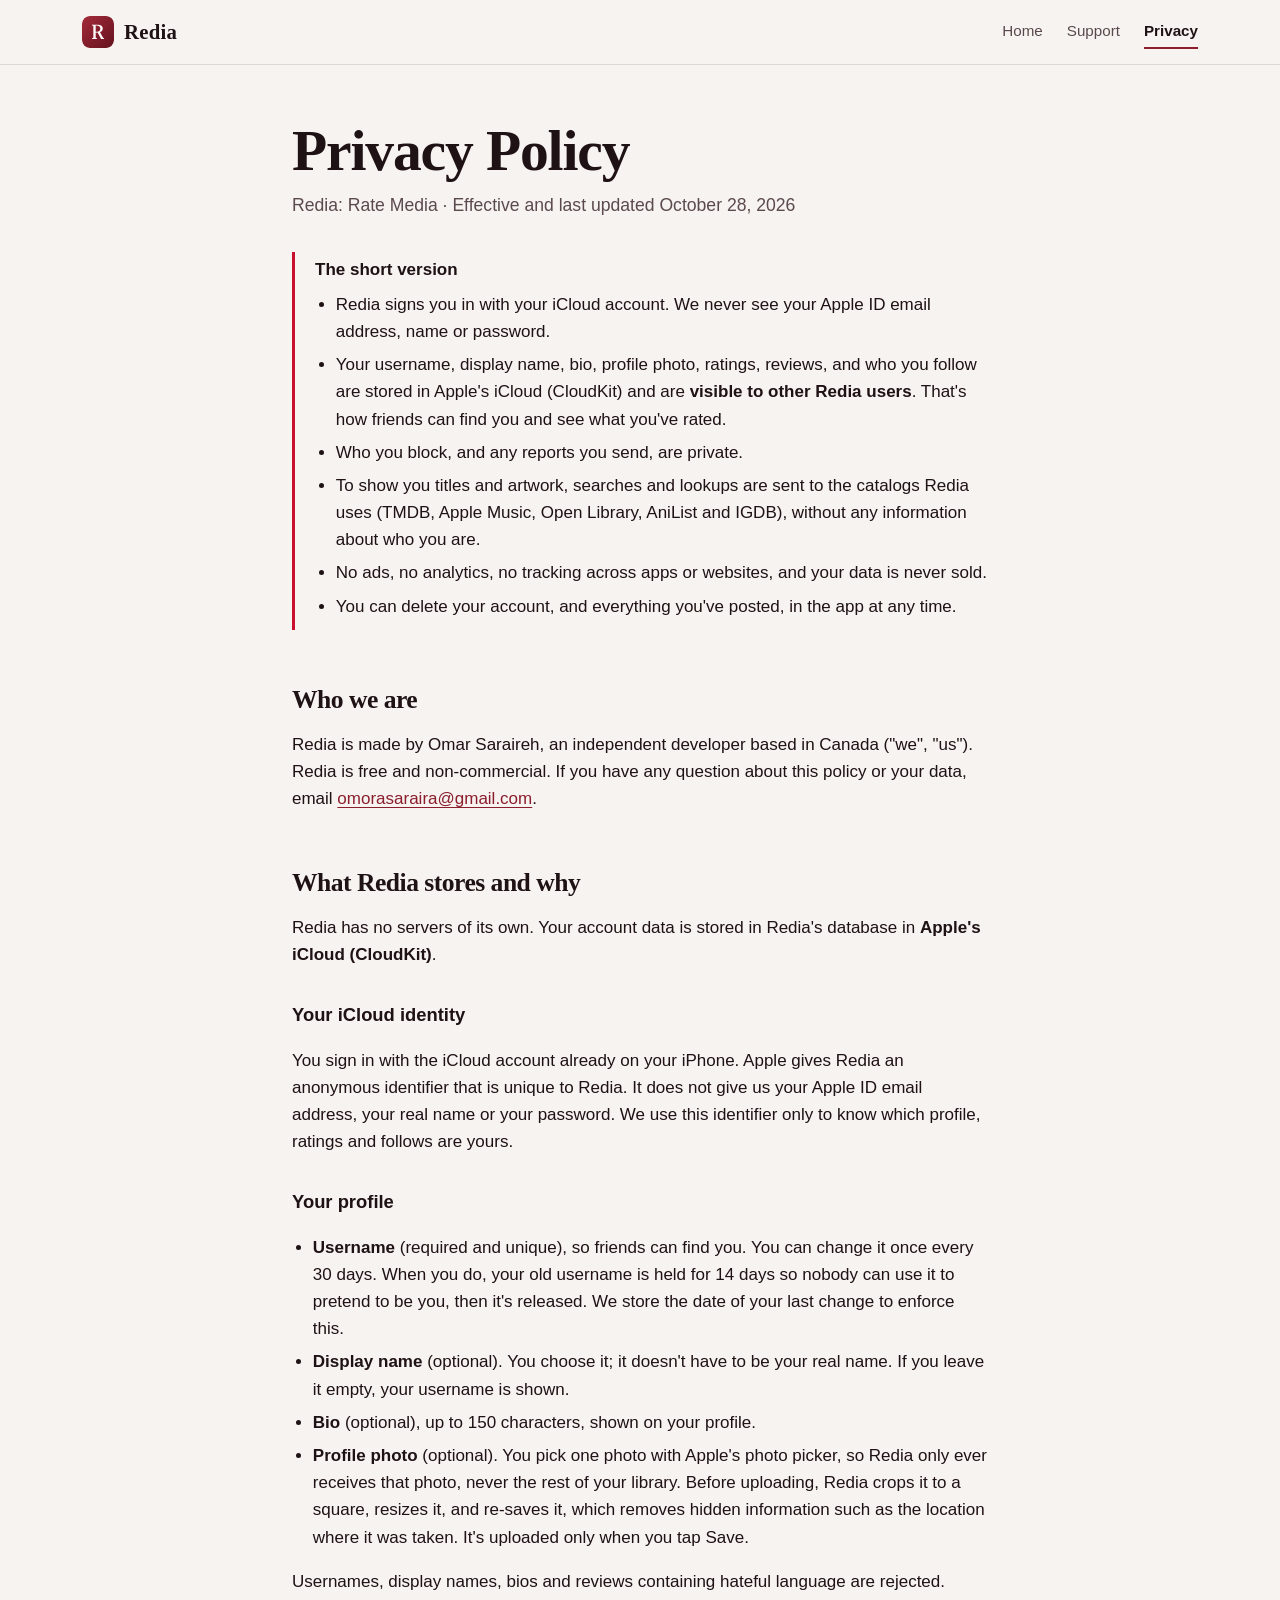
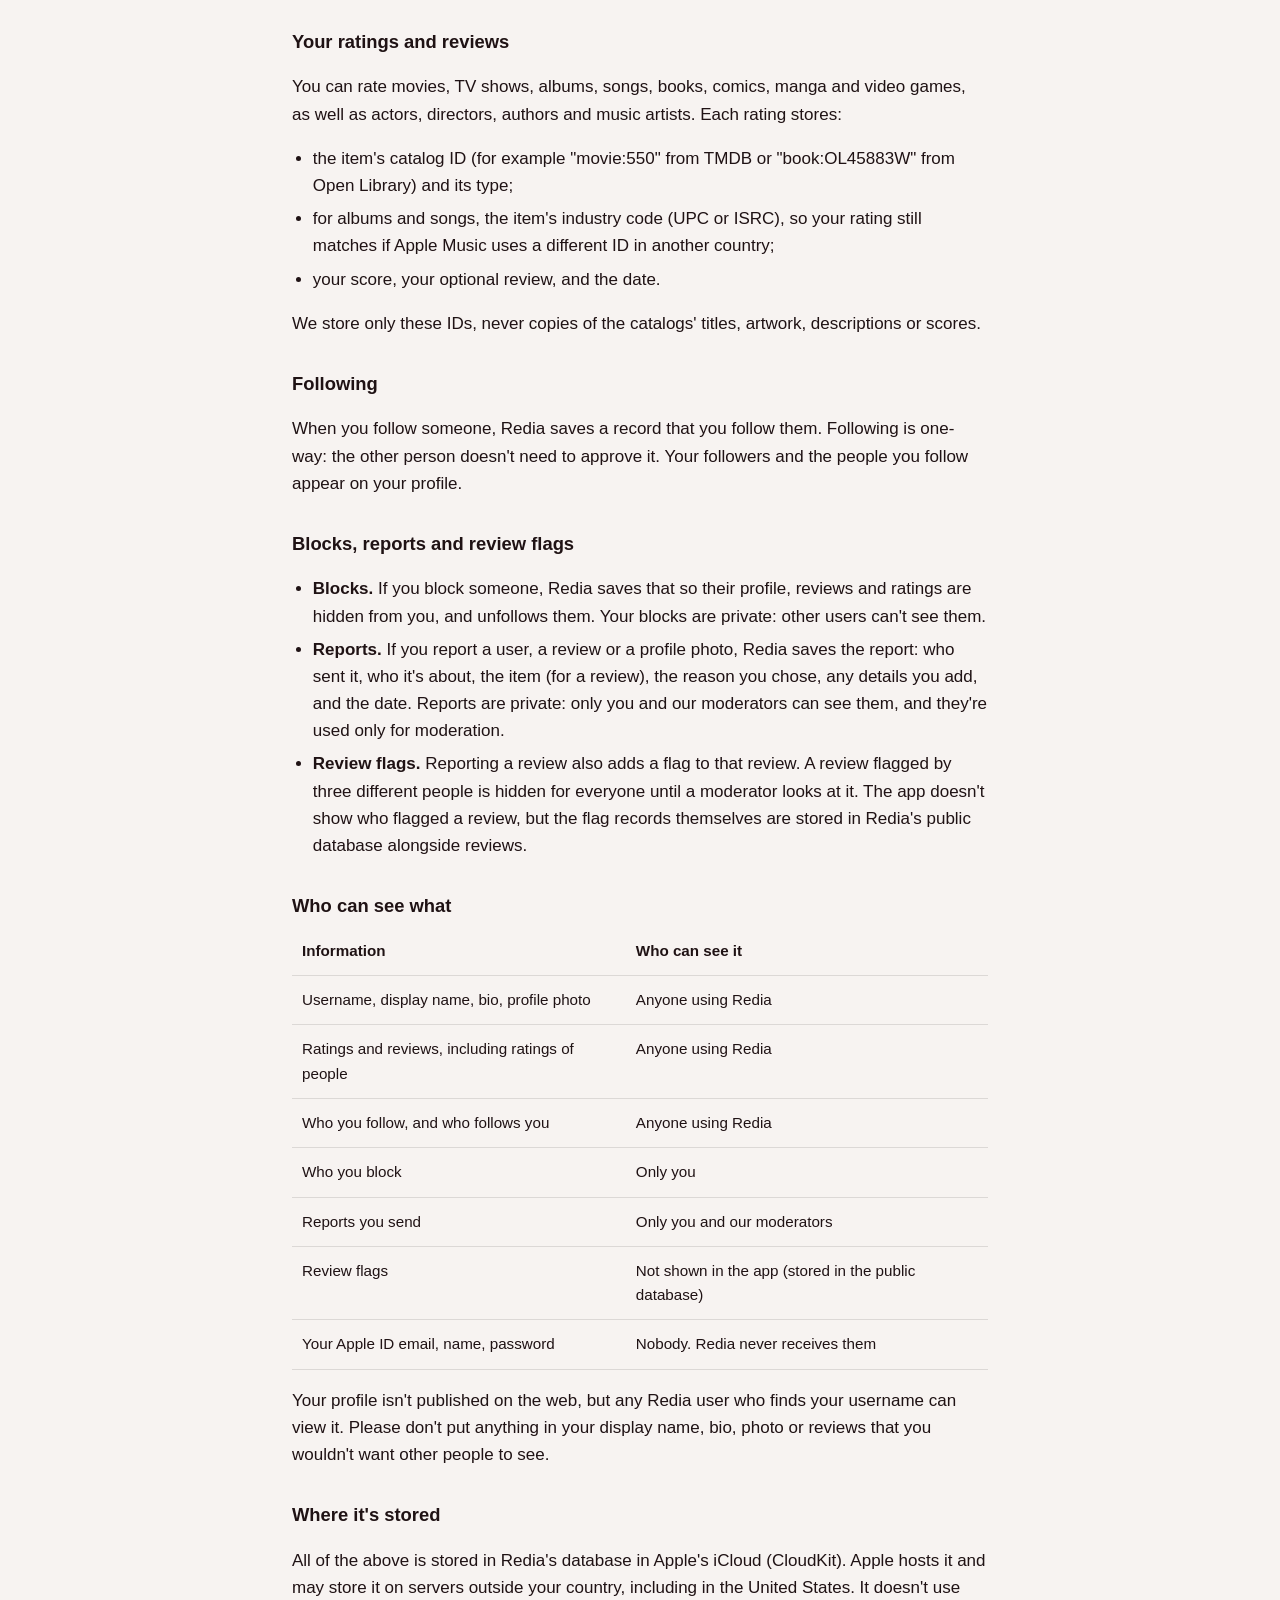
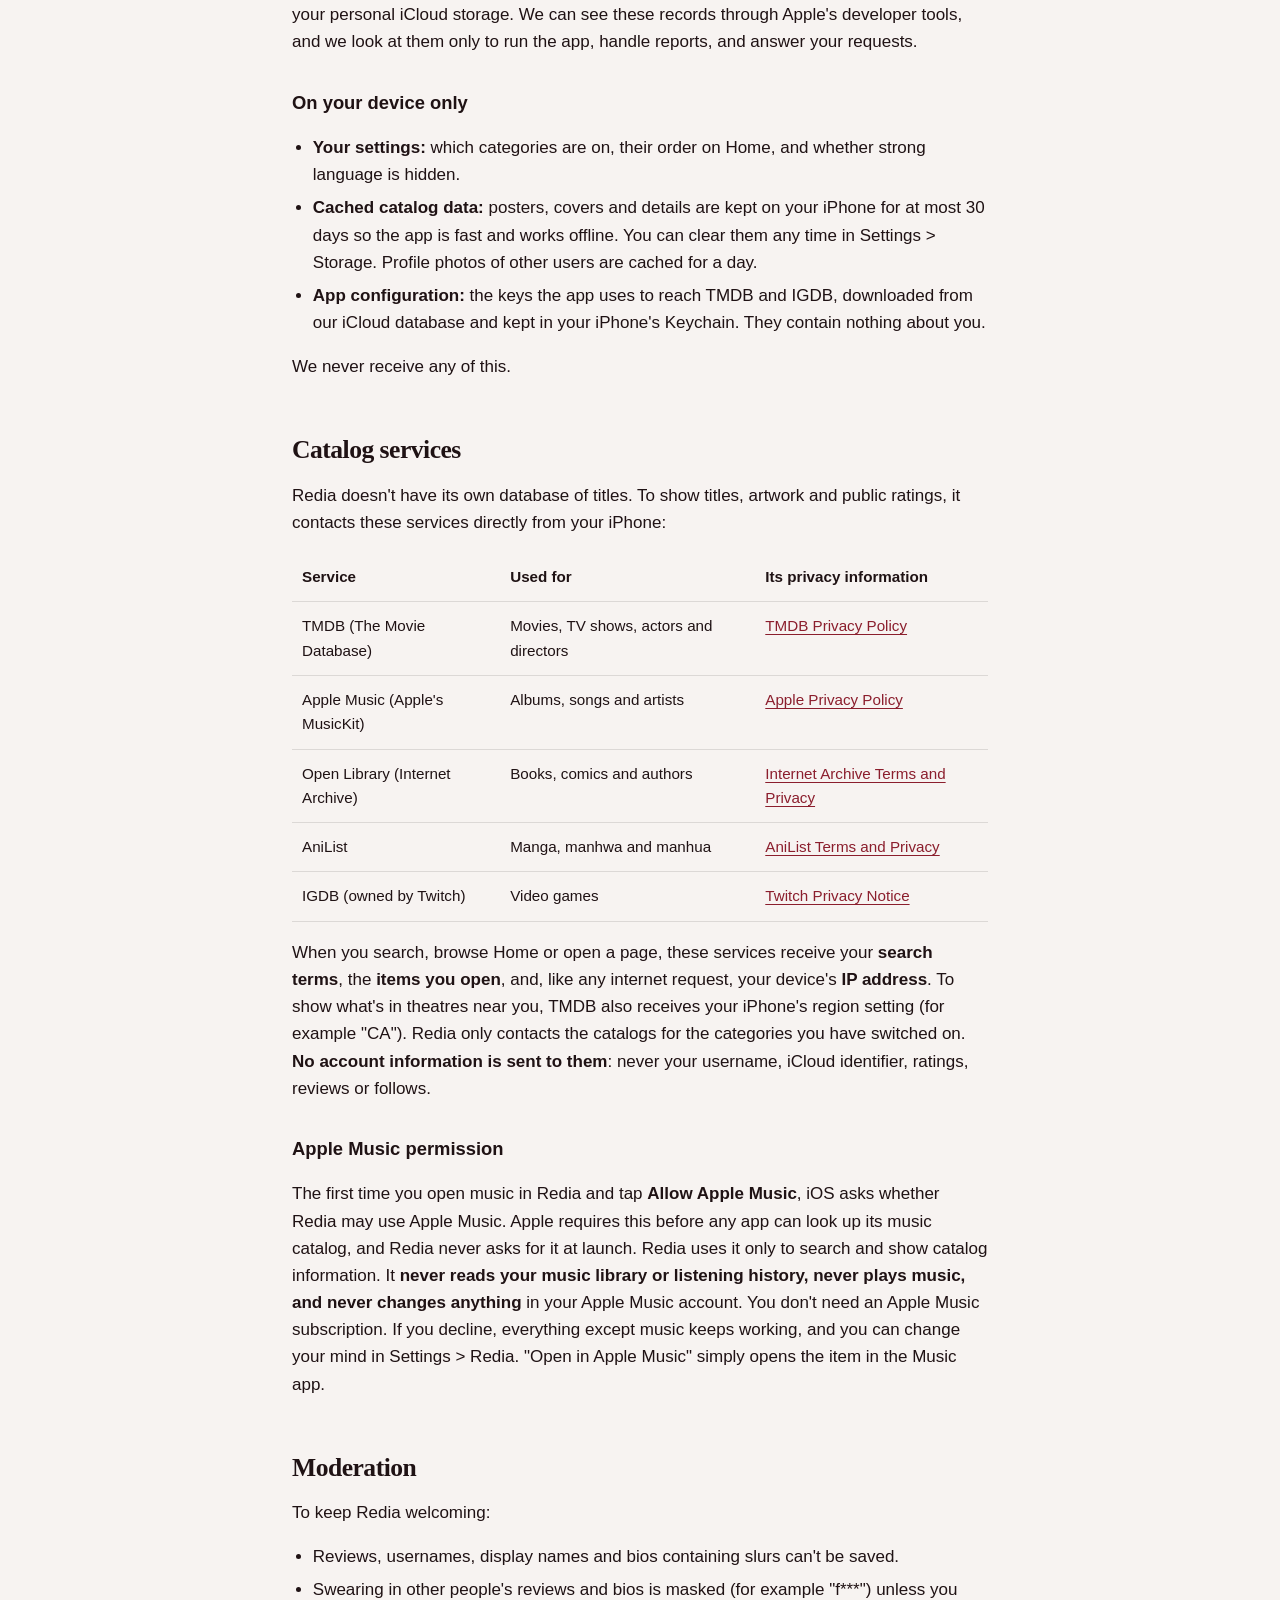
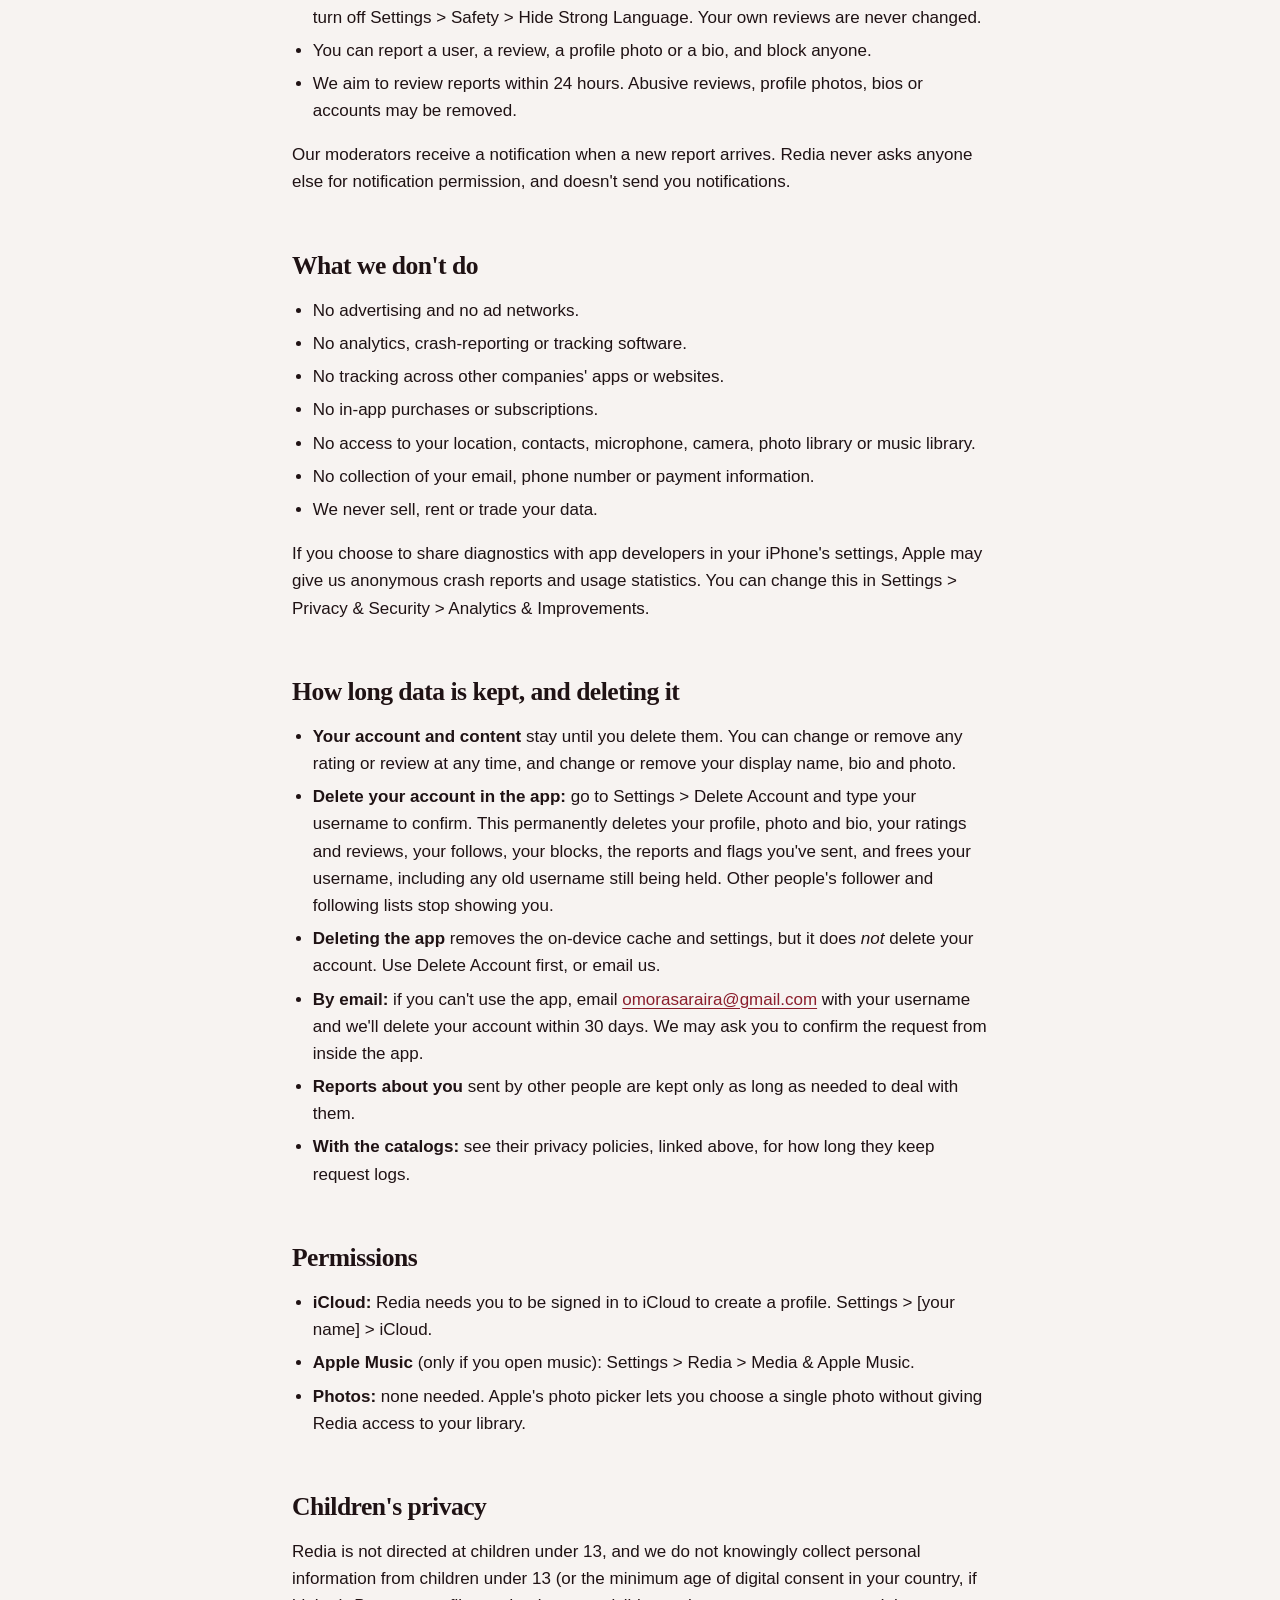
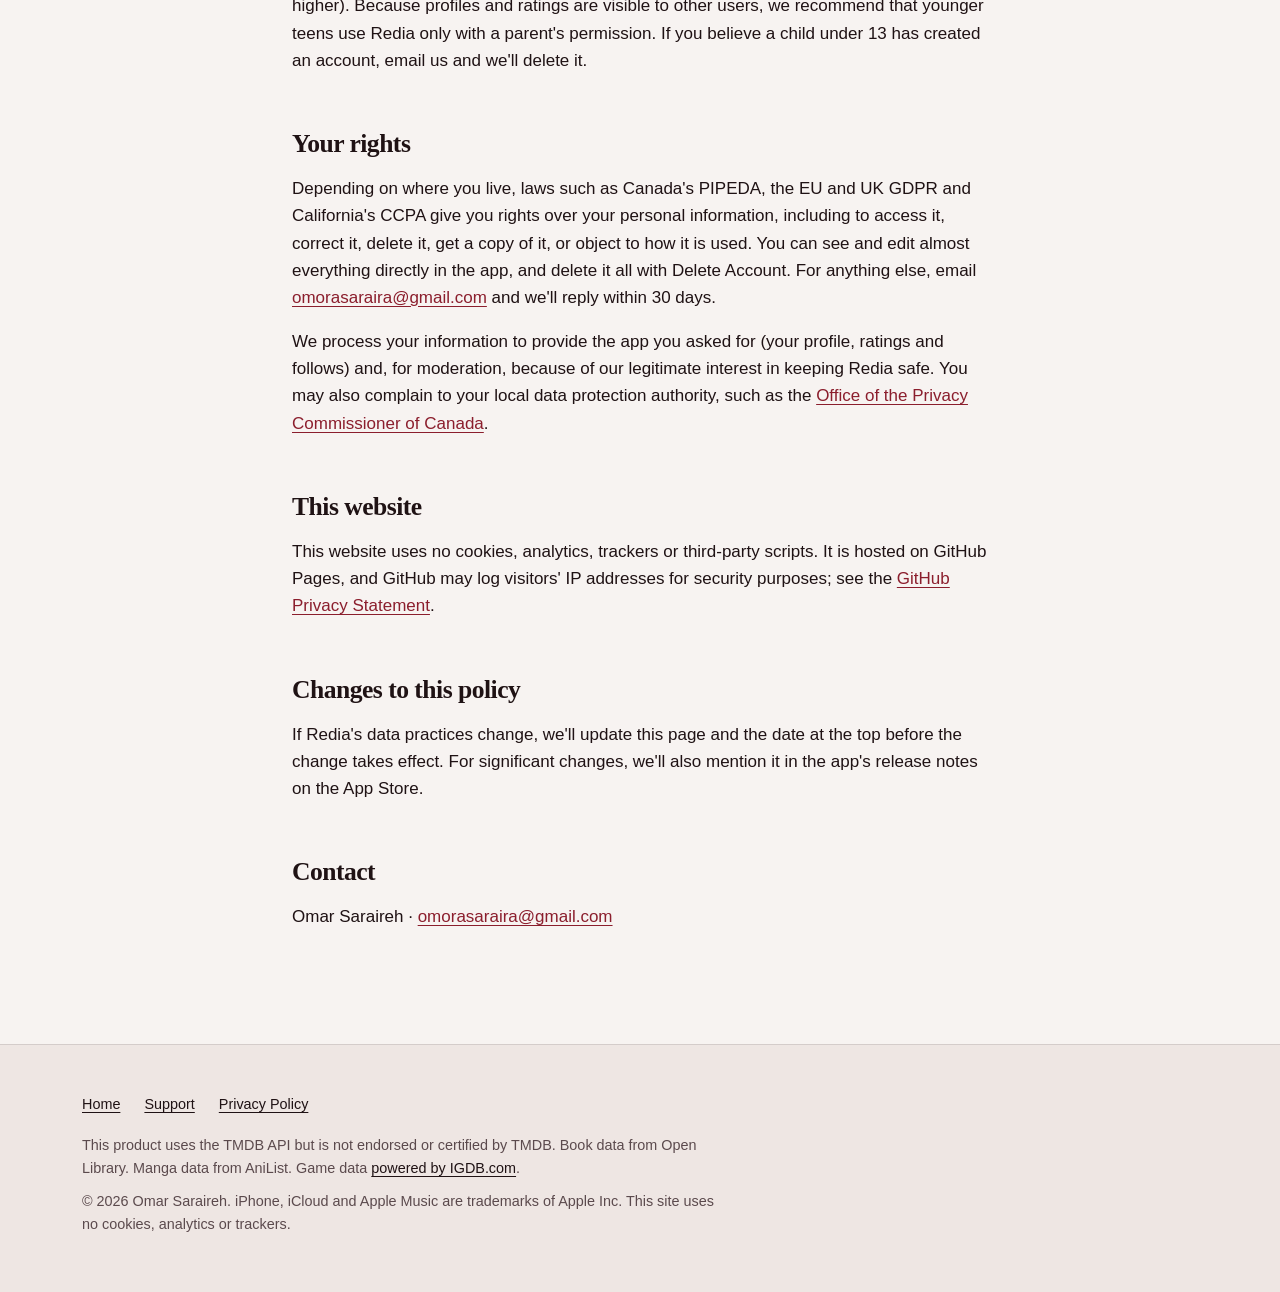
==== commit 0c19a2ad: "Add files via upload" ====
--- a/privacy.html
+++ b/privacy.html
@@ -1,12 +1,10 @@
 <!doctype html>
 <!--
-  NOTE FOR OMAR (not shown on the page): Updated 2026-09-28 for the multi-media app (music, books,
-  comics & manga, video games, rating people, category settings). Originally drafted on 2026-09-27 from the Redia
-  source code (Stage 1) and the planned design in CLAUDE.md (Stages 2–5: TMDB, CloudKit, Friends,
-  block/report, account deletion). It describes the app as it WILL ship, not as it is today.
-  Every statement about a feature that isn't built yet is marked with a VERIFY comment: check each
-  one against the finished code before publishing. This is not legal advice. Please review it
-  yourself (and with a lawyer if you want certainty), and update it whenever the app changes.
+  NOTE FOR OMAR (not shown on the page): Rewritten on 2026-10-28 from the Redia source code as it is
+  now (Friends, safety and moderation, profile photos, bios, username changes, Apple Music, rateable artists),
+  and merged with docs/PrivacyPolicy.md (your 26 October draft). This is not legal advice. Please
+  review it yourself (and with a lawyer if you want certainty), and update it whenever the app's data
+  handling changes. Remaining VERIFY notes mark things that depend on live CloudKit setup.
 -->
 <html lang="en">
 <head>
@@ -26,7 +24,7 @@
   <header class="site-header">
     <div class="wrap">
       <a class="brand" href="./"><img src="favicon.png" alt="" width="36" height="36"><span class="brand-name">Redia</span></a>
-      <nav class="nav glass" aria-label="Main">
+      <nav class="nav" aria-label="Main">
         <a href="./">Home</a>
         <a href="support.html">Support</a>
         <a href="privacy.html" aria-current="page">Privacy</a>
@@ -36,15 +34,16 @@
 
   <main id="main" class="doc">
     <div class="wrap prose">
-      <article class="glass">
+      <article>
         <h1>Privacy Policy</h1>
-        <p class="updated">Redia: Rate Media · Effective and last updated September 28, 2026</p>
+        <p class="updated">Redia: Rate Media · Effective and last updated October 28, 2026</p>
 
         <div class="summary-box">
           <strong>The short version</strong>
           <ul>
             <li>Redia signs you in with your iCloud account. We never see your Apple ID email address, name or password.</li>
-            <li>Your username, display name, optional profile photo, ratings, reviews and friends list are stored in Apple's iCloud (CloudKit) and are <strong>visible to other Redia users</strong>. That's how friends can find you and see what you've rated.</li>
+            <li>Your username, display name, bio, profile photo, ratings, reviews, and who you follow are stored in Apple's iCloud (CloudKit) and are <strong>visible to other Redia users</strong>. That's how friends can find you and see what you've rated.</li>
+            <li>Who you block, and any reports you send, are private.</li>
             <li>To show you titles and artwork, searches and lookups are sent to the catalogs Redia uses (TMDB, Apple Music, Open Library, AniList and IGDB), without any information about who you are.</li>
             <li>No ads, no analytics, no tracking across apps or websites, and your data is never sold.</li>
             <li>You can delete your account, and everything you've posted, in the app at any time.</li>
@@ -52,114 +51,119 @@
         </div>
 
         <h2 id="who">Who we are</h2>
-        <p>Redia is made by Omar Saraireh, an independent developer based in Canada ("we", "us"). If you have any question about this policy or your data, email <a href="mailto:omorasaraira@gmail.com">omorasaraira@gmail.com</a>.</p>
+        <p>Redia is made by Omar Saraireh, an independent developer based in Canada ("we", "us"). Redia is free and non-commercial. If you have any question about this policy or your data, email <a href="mailto:omorasaraira@gmail.com">omorasaraira@gmail.com</a>.</p>
 
         <h2 id="data">What Redia stores and why</h2>
+        <p>Redia has no servers of its own. Your account data is stored in Redia's database in <strong>Apple's iCloud (CloudKit)</strong>.</p>
 
         <h3>Your iCloud identity</h3>
-        <p>Redia uses Apple's CloudKit, so you sign in with the iCloud account already on your iPhone. Apple gives Redia an anonymous identifier that is unique to Redia. It does not give us your Apple ID email address, your real name or your password. We use this identifier only to know which profile, ratings and friends are yours.</p>
-        <!-- VERIFY (Stage 3): confirm the app never calls any API that requests the user's name or email from iCloud (e.g. CKContainer user discoverability / "Look Me Up by Email"). If it ever does, update this section. -->
-
-        <h3>Your public profile</h3>
-        <ul>
-          <li><strong>Username</strong> (required, unique), so friends can find you.</li>
-          <li><strong>Display name</strong> (required). You choose it; it doesn't have to be your real name.</li>
-          <li><strong>Profile photo</strong> (optional). If you add one, you pick it from your photos; Redia receives only the photo you choose, not your photo library.</li>
-        </ul>
-        <!-- VERIFY (Stage 3): confirm the avatar is chosen with the system PhotosPicker (no photo library permission needed) and that no camera access is requested. If the app adds a camera option, add Camera to the permissions section below. -->
+        <p>You sign in with the iCloud account already on your iPhone. Apple gives Redia an anonymous identifier that is unique to Redia. It does not give us your Apple ID email address, your real name or your password. We use this identifier only to know which profile, ratings and follows are yours.</p>
+
+        <h3>Your profile</h3>
+        <ul>
+          <li><strong>Username</strong> (required and unique), so friends can find you. You can change it once every 30 days. When you do, your old username is held for 14 days so nobody can use it to pretend to be you, then it's released. We store the date of your last change to enforce this.</li>
+          <li><strong>Display name</strong> (optional). You choose it; it doesn't have to be your real name. If you leave it empty, your username is shown.</li>
+          <li><strong>Bio</strong> (optional), up to 150 characters, shown on your profile.</li>
+          <li><strong>Profile photo</strong> (optional). You pick one photo with Apple's photo picker, so Redia only ever receives that photo, never the rest of your library. Before uploading, Redia crops it to a square, resizes it, and re-saves it, which removes hidden information such as the location where it was taken. It's uploaded only when you tap Save.</li>
+        </ul>
+        <p>Usernames, display names, bios and reviews containing hateful language are rejected.</p>
 
         <h3>Your ratings and reviews</h3>
-        <p>You can rate movies, TV shows, albums, songs, books, comics, manga and video games, as well as actors, directors and authors. Each rating stores:</p>
+        <p>You can rate movies, TV shows, albums, songs, books, comics, manga and video games, as well as actors, directors, authors and music artists. Each rating stores:</p>
         <ul>
           <li>the item's catalog ID (for example "movie:550" from TMDB or "book:OL45883W" from Open Library) and its type;</li>
           <li>for albums and songs, the item's industry code (UPC or ISRC), so your rating still matches if Apple Music uses a different ID in another country;</li>
           <li>your score, your optional review, and the date.</li>
         </ul>
-        <p>We store only these IDs, never copies of the catalogs' titles, artwork, descriptions or scores. Ratings of people are public in the same way as ratings of titles.</p>
-
-        <h3>Friends</h3>
-        <p>When you add a friend, Redia saves a record that you follow that user. Adding is one-way, like a follow: the other person doesn't need to approve it, and they can see that you added them. <!-- VERIFY (Stage 4): can a user see who has added them (a followers list)? The CloudKit Friend records are world-readable, so technically yes. Update this sentence to match what the app shows. --></p>
-
-        <h3>Blocks and reports</h3>
-        <p>If you block someone, Redia saves that so their profile and content are hidden from you. If you report a user or a review, Redia saves the report (who reported whom, which content, and the reason you chose) so that we can review it. Reports are used only for moderation.</p>
-        <!-- VERIFY (Stage 5): in the CloudKit Dashboard, give Report records a security role so that ordinary users can create them but NOT read them (only you, the developer, should). If Block records are world-readable, the policy should say "other users could technically see that you've blocked them"; better to lock them down too. -->
+        <p>We store only these IDs, never copies of the catalogs' titles, artwork, descriptions or scores.</p>
+
+        <h3>Following</h3>
+        <p>When you follow someone, Redia saves a record that you follow them. Following is one-way: the other person doesn't need to approve it. Your followers and the people you follow appear on your profile.</p>
+
+        <h3>Blocks, reports and review flags</h3>
+        <ul>
+          <li><strong>Blocks.</strong> If you block someone, Redia saves that so their profile, reviews and ratings are hidden from you, and unfollows them. Your blocks are private: other users can't see them.</li>
+          <li><strong>Reports.</strong> If you report a user, a review or a profile photo, Redia saves the report: who sent it, who it's about, the item (for a review), the reason you chose, any details you add, and the date. Reports are private: only you and our moderators can see them, and they're used only for moderation.</li>
+          <li><strong>Review flags.</strong> Reporting a review also adds a flag to that review. A review flagged by three different people is hidden for everyone until a moderator looks at it. The app doesn't show who flagged a review, but the flag records themselves are stored in Redia's public database alongside reviews.</li>
+        </ul>
 
         <h3>Who can see what</h3>
         <div class="table-scroll">
           <table>
             <thead><tr><th scope="col">Information</th><th scope="col">Who can see it</th></tr></thead>
             <tbody>
-              <tr><td>Username, display name, profile photo</td><td>Anyone using Redia</td></tr>
-              <tr><td>Ratings and reviews, including ratings of people</td><td>Anyone using Redia who looks up your username</td></tr>
-              <tr><td>Who you've added as a friend</td><td>Anyone using Redia <!-- VERIFY (Stage 4) --></td></tr>
-              <tr><td>Blocks and reports</td><td>Only you and the developer <!-- VERIFY (Stage 5): requires the CloudKit security roles above --></td></tr>
+              <tr><td>Username, display name, bio, profile photo</td><td>Anyone using Redia</td></tr>
+              <tr><td>Ratings and reviews, including ratings of people</td><td>Anyone using Redia</td></tr>
+              <tr><td>Who you follow, and who follows you</td><td>Anyone using Redia</td></tr>
+              <tr><td>Who you block</td><td>Only you</td></tr>
+              <tr><td>Reports you send</td><td>Only you and our moderators</td></tr>
+              <tr><td>Review flags</td><td>Not shown in the app (stored in the public database)</td></tr>
               <tr><td>Your Apple ID email, name, password</td><td>Nobody. Redia never receives them</td></tr>
             </tbody>
           </table>
         </div>
-        <p>Your library is semi-public: it isn't listed or indexed on the web, but any Redia user who knows or finds your username can view it. Please don't put anything in your display name or reviews that you wouldn't want other people to read.</p>
+        <!-- VERIFY: the "Only you" and "Only you and our moderators" rows rely on the Block and Report security roles in CloudKit/schema.ckdb. Confirm they're deployed to the Production environment before release. -->
+        <p>Your profile isn't published on the web, but any Redia user who finds your username can view it. Please don't put anything in your display name, bio, photo or reviews that you wouldn't want other people to see.</p>
 
         <h3>Where it's stored</h3>
-        <p>All of the above is stored in Redia's public database in Apple's iCloud (CloudKit). Apple hosts it and may store it on servers outside your country, including in the United States. It doesn't use your personal iCloud storage. We can see these records through Apple's developer tools, and we look at them only to run the app, handle reports, and answer your requests.</p>
-
-        <h3>Your category settings</h3>
-        <p>The categories you switch on or off, and the order you put them in on Home, are saved only on your iPhone. We never receive them.</p>
-
-        <h3>Titles, artwork and people (the catalogs)</h3>
-        <p>Redia doesn't have its own database of titles. It asks these catalogs directly from your iPhone:</p>
-        <ul>
-          <li><strong>TMDB</strong> (<a href="https://www.themoviedb.org/">The Movie Database</a>): movies, TV shows, actors and directors. To show what's in theatres near you, Redia also sends TMDB your iPhone's region setting (for example "CA").</li>
-          <li><strong>Apple Music</strong> (through Apple's MusicKit): albums and songs.</li>
-          <li><strong>Open Library</strong> (<a href="https://openlibrary.org/">openlibrary.org</a>, a project of the Internet Archive): books, comics and authors.</li>
-          <li><strong>AniList</strong> (<a href="https://anilist.co/">anilist.co</a>): manga, manhwa and manhua.</li>
-          <li><strong>IGDB</strong> (<a href="https://www.igdb.com/">igdb.com</a>, owned by Twitch): video games.</li>
-        </ul>
-        <p>When you search, browse Home or open a page, your iPhone sends the relevant catalog what it needs to answer: the text you searched for, or the ID of the item or person, and it downloads artwork from the catalog's image servers. Redia only asks the catalogs for the categories you have switched on. These requests contain no username, iCloud identifier or other information about who you are. Like any website or service you connect to, each catalog can see your device's IP address.</p>
-        <!-- VERIFY (Stage B): music is still on sample data. When MusicKit ships, confirm what it sends to Apple, and whether Apple Music access (MusicAuthorization) is requested; update the Permissions section to match. -->
-        <p>To keep the app fast and working offline, catalog responses and artwork are cached on your iPhone for no more than 30 days, then refreshed or deleted.</p>
-
-        <h3>App configuration</h3>
-        <p>When Redia starts, it downloads small configuration records from our iCloud database (the keys the app uses to access TMDB and IGDB) and keeps them in your iPhone's Keychain. They contain nothing about you.</p>
-
-        <h2 id="third-parties">Third-party services</h2>
+        <p>All of the above is stored in Redia's database in Apple's iCloud (CloudKit). Apple hosts it and may store it on servers outside your country, including in the United States. It doesn't use your personal iCloud storage. We can see these records through Apple's developer tools, and we look at them only to run the app, handle reports, and answer your requests.</p>
+
+        <h3>On your device only</h3>
+        <ul>
+          <li><strong>Your settings:</strong> which categories are on, their order on Home, and whether strong language is hidden.</li>
+          <li><strong>Cached catalog data:</strong> posters, covers and details are kept on your iPhone for at most 30 days so the app is fast and works offline. You can clear them any time in Settings &gt; Storage. Profile photos of other users are cached for a day.</li>
+          <li><strong>App configuration:</strong> the keys the app uses to reach TMDB and IGDB, downloaded from our iCloud database and kept in your iPhone's Keychain. They contain nothing about you.</li>
+        </ul>
+        <p>We never receive any of this.</p>
+
+        <h2 id="catalogs">Catalog services</h2>
+        <p>Redia doesn't have its own database of titles. To show titles, artwork and public ratings, it contacts these services directly from your iPhone:</p>
         <div class="table-scroll">
           <table>
-            <thead><tr><th scope="col">Service</th><th scope="col">What it receives</th><th scope="col">Its privacy information</th></tr></thead>
+            <thead><tr><th scope="col">Service</th><th scope="col">Used for</th><th scope="col">Its privacy information</th></tr></thead>
             <tbody>
               <tr>
-                <td>Apple iCloud / CloudKit (sign-in and storage)</td>
-                <td>Your Redia profile, ratings, reviews, friends, blocks and reports</td>
+                <td>TMDB (The Movie Database)</td>
+                <td>Movies, TV shows, actors and directors</td>
+                <td><a href="https://www.themoviedb.org/privacy-policy">TMDB Privacy Policy</a></td>
+              </tr>
+              <tr>
+                <td>Apple Music (Apple's MusicKit)</td>
+                <td>Albums, songs and artists</td>
                 <td><a href="https://www.apple.com/legal/privacy/">Apple Privacy Policy</a></td>
               </tr>
               <tr>
-                <td>TMDB (movies, TV shows, actors and directors)</td>
-                <td>Search text, title and person IDs, your region setting, your IP address</td>
-                <td><a href="https://www.themoviedb.org/privacy-policy">TMDB Privacy Policy</a></td>
-              </tr>
-              <tr>
-                <td>Apple Music / MusicKit (albums and songs)</td>
-                <td>Search text, album and song IDs</td>
-                <td><a href="https://www.apple.com/legal/privacy/">Apple Privacy Policy</a></td>
-              </tr>
-              <tr>
-                <td>Open Library, Internet Archive (books, comics and authors)</td>
-                <td>Search text, book and author IDs, your IP address</td>
+                <td>Open Library (Internet Archive)</td>
+                <td>Books, comics and authors</td>
                 <td><a href="https://archive.org/about/terms.php">Internet Archive Terms and Privacy</a></td>
               </tr>
               <tr>
-                <td>AniList (manga, manhwa and manhua)</td>
-                <td>Search text, series IDs, your IP address</td>
+                <td>AniList</td>
+                <td>Manga, manhwa and manhua</td>
                 <td><a href="https://anilist.co/terms">AniList Terms and Privacy</a></td>
               </tr>
               <tr>
-                <td>IGDB, owned by Twitch (video games)</td>
-                <td>Search text, game IDs, your IP address</td>
+                <td>IGDB (owned by Twitch)</td>
+                <td>Video games</td>
                 <td><a href="https://www.twitch.tv/p/legal/privacy-notice/">Twitch Privacy Notice</a></td>
               </tr>
             </tbody>
           </table>
         </div>
-        <p>Redia uses no other third-party services or software libraries. None of these services receive your ratings, reviews, username or friends.</p>
+        <p>When you search, browse Home or open a page, these services receive your <strong>search terms</strong>, the <strong>items you open</strong>, and, like any internet request, your device's <strong>IP address</strong>. To show what's in theatres near you, TMDB also receives your iPhone's region setting (for example "CA"). Redia only contacts the catalogs for the categories you have switched on. <strong>No account information is sent to them</strong>: never your username, iCloud identifier, ratings, reviews or follows.</p>
+
+        <h3>Apple Music permission</h3>
+        <p>The first time you open music in Redia and tap <strong>Allow Apple Music</strong>, iOS asks whether Redia may use Apple Music. Apple requires this before any app can look up its music catalog, and Redia never asks for it at launch. Redia uses it only to search and show catalog information. It <strong>never reads your music library or listening history, never plays music, and never changes anything</strong> in your Apple Music account. You don't need an Apple Music subscription. If you decline, everything except music keeps working, and you can change your mind in Settings &gt; Redia. "Open in Apple Music" simply opens the item in the Music app.</p>
+
+        <h2 id="moderation">Moderation</h2>
+        <p>To keep Redia welcoming:</p>
+        <ul>
+          <li>Reviews, usernames, display names and bios containing slurs can't be saved.</li>
+          <li>Swearing in other people's reviews and bios is masked (for example "f***") unless you turn off Settings &gt; Safety &gt; Hide Strong Language. Your own reviews are never changed.</li>
+          <li>You can report a user, a review, a profile photo or a bio, and block anyone.</li>
+          <li>We aim to review reports within 24 hours. Abusive reviews, profile photos, bios or accounts may be removed.</li>
+        </ul>
+        <p>Our moderators receive a notification when a new report arrives. Redia never asks anyone else for notification permission, and doesn't send you notifications.</p>
 
         <h2 id="not-collected">What we don't do</h2>
         <ul>
@@ -167,35 +171,35 @@
           <li>No analytics, crash-reporting or tracking software.</li>
           <li>No tracking across other companies' apps or websites.</li>
           <li>No in-app purchases or subscriptions.</li>
-          <li>No access to your location, contacts, microphone, camera or music library.</li>
+          <li>No access to your location, contacts, microphone, camera, photo library or music library.</li>
+          <li>No collection of your email, phone number or payment information.</li>
           <li>We never sell, rent or trade your data.</li>
         </ul>
         <p>If you choose to share diagnostics with app developers in your iPhone's settings, Apple may give us anonymous crash reports and usage statistics. You can change this in Settings &gt; Privacy &amp; Security &gt; Analytics &amp; Improvements.</p>
 
         <h2 id="retention">How long data is kept, and deleting it</h2>
         <ul>
-          <li><strong>Your account and content</strong> stay until you delete them. You can edit or delete any rating or review at any time.</li>
-          <li><strong>Delete your account in the app:</strong> go to Profile, then Delete Account. This permanently deletes your profile, photo, username, ratings (including ratings of people), reviews, friends list and blocks from Redia's database, and frees up your username. Other users' friend lists will no longer show you. <!-- VERIFY (Stage 5): confirm the exact menu path, and that deletion removes every record type the user created. Other users' Friend records pointing at the deleted user can't be deleted by that user (creator-only write); make sure the app hides records that point at deleted profiles. --></li>
-          <li><strong>Reports</strong> you made, or that were made about you, may be kept for up to 12 months after they're resolved, in case the same problem comes up again, then deleted. <!-- VERIFY (Stage 5): decide on this retention period and make sure account deletion handles Report records consistently with it. --></li>
-          <li><strong>Deleting the app</strong> removes the on-device cache, but it does <em>not</em> delete your account. Use Delete Account first, or email us.</li>
+          <li><strong>Your account and content</strong> stay until you delete them. You can change or remove any rating or review at any time, and change or remove your display name, bio and photo.</li>
+          <li><strong>Delete your account in the app:</strong> go to Settings &gt; Delete Account and type your username to confirm. This permanently deletes your profile, photo and bio, your ratings and reviews, your follows, your blocks, the reports and flags you've sent, and frees your username, including any old username still being held. Other people's follower and following lists stop showing you.</li>
+          <li><strong>Deleting the app</strong> removes the on-device cache and settings, but it does <em>not</em> delete your account. Use Delete Account first, or email us.</li>
           <li><strong>By email:</strong> if you can't use the app, email <a href="mailto:omorasaraira@gmail.com">omorasaraira@gmail.com</a> with your username and we'll delete your account within 30 days. We may ask you to confirm the request from inside the app.</li>
-          <li><strong>With the catalogs</strong> (TMDB, Apple, Open Library, AniList, IGDB): see their privacy policies, linked above, for how long they keep request logs.</li>
+          <li><strong>Reports about you</strong> sent by other people are kept only as long as needed to deal with them.</li>
+          <li><strong>With the catalogs:</strong> see their privacy policies, linked above, for how long they keep request logs.</li>
         </ul>
 
         <h2 id="permissions">Permissions</h2>
-        <p>Redia needs to be signed in to iCloud to create a profile. You can control that in Settings &gt; [your name] &gt; iCloud, and whether Redia may use mobile data in Settings &gt; Redia.</p>
-        <p><strong>Apple Music (Media &amp; Apple Music):</strong> Redia may ask for this the first time you open music, because Apple requires it to search the Apple Music catalog. It never asks at launch. Redia uses it only to look up albums and songs; it doesn't read your music library or playlists, and you don't need an Apple Music subscription to browse and rate. If you say no, everything except music still works. You can change it any time in Settings &gt; Redia.</p>
-        <!-- VERIFY (Stage B): confirm whether MusicAuthorization is actually requested (catalog search may work without it), that the app never reads the user's library, and the exact wording of NSAppleMusicUsageDescription. If it isn't requested, delete this paragraph. Also confirm the finished app requests no other permissions (no notifications, photo library, camera, location, tracking). -->
-
-        <h2 id="safety">Safety and user content</h2>
-        <p>Usernames, display names, photos and reviews are written by users. You can block any user to hide their content, and report users or reviews that break the rules (for example harassment, hate speech or explicit content). We review reports and may remove content or accounts that break these rules.</p>
+        <ul>
+          <li><strong>iCloud:</strong> Redia needs you to be signed in to iCloud to create a profile. Settings &gt; [your name] &gt; iCloud.</li>
+          <li><strong>Apple Music</strong> (only if you open music): Settings &gt; Redia &gt; Media &amp; Apple Music.</li>
+          <li><strong>Photos:</strong> none needed. Apple's photo picker lets you choose a single photo without giving Redia access to your library.</li>
+        </ul>
 
         <h2 id="children">Children's privacy</h2>
         <p>Redia is not directed at children under 13, and we do not knowingly collect personal information from children under 13 (or the minimum age of digital consent in your country, if higher). Because profiles and ratings are visible to other users, we recommend that younger teens use Redia only with a parent's permission. If you believe a child under 13 has created an account, email us and we'll delete it.</p>
 
         <h2 id="rights">Your rights</h2>
         <p>Depending on where you live, laws such as Canada's PIPEDA, the EU and UK GDPR and California's CCPA give you rights over your personal information, including to access it, correct it, delete it, get a copy of it, or object to how it is used. You can see and edit almost everything directly in the app, and delete it all with Delete Account. For anything else, email <a href="mailto:omorasaraira@gmail.com">omorasaraira@gmail.com</a> and we'll reply within 30 days.</p>
-        <p>We process your information to provide the app you asked for (your profile, ratings and friends) and, for reports, because of our legitimate interest in keeping Redia safe. You may also complain to your local data protection authority, such as the <a href="https://www.priv.gc.ca/">Office of the Privacy Commissioner of Canada</a>.</p>
+        <p>We process your information to provide the app you asked for (your profile, ratings and follows) and, for moderation, because of our legitimate interest in keeping Redia safe. You may also complain to your local data protection authority, such as the <a href="https://www.priv.gc.ca/">Office of the Privacy Commissioner of Canada</a>.</p>
 
         <h2 id="website">This website</h2>
         <p>This website uses no cookies, analytics, trackers or third-party scripts. It is hosted on GitHub Pages, and GitHub may log visitors' IP addresses for security purposes; see the <a href="https://docs.github.com/en/site-policy/privacy-policies/github-general-privacy-statement">GitHub Privacy Statement</a>.</p>
@@ -216,7 +220,7 @@
         <a href="support.html">Support</a>
         <a href="privacy.html">Privacy Policy</a>
       </nav>
-      <p>This product uses the TMDB API but is not endorsed or certified by TMDB. Book data from Open Library, manga data from AniList, game data from IGDB.com.</p>
+      <p>This product uses the TMDB API but is not endorsed or certified by TMDB. Book data from Open Library. Manga data from AniList. Game data <a href="https://www.igdb.com/">powered by IGDB.com</a>.</p>
       <p>© 2026 Omar Saraireh. iPhone, iCloud and Apple Music are trademarks of Apple Inc. This site uses no cookies, analytics or trackers.</p>
     </div>
   </footer>
--- a/styles.css
+++ b/styles.css
@@ -1,47 +1,34 @@
-/* Redia — deep elegant red, glass cards, serif display type. System fonts only; no external requests. */
+/* Redia — flat, full-width bands, serif display type. System fonts only; no external requests. */
 
 :root {
   color-scheme: light dark;
 
   /* Light: warm ivory, matching the app's LaunchBackground (#F7F3F1) */
   --bg: #f7f3f1;
-  --bg-deep: #efe6e3;
-  --glow: rgba(139, 30, 45, 0.16);
-  --glow-2: rgba(139, 30, 45, 0.08);
+  --bg-alt: #eee6e3;
   --ink: #1f1214;
   --ink-soft: #5b4a4d;
-  --glass: rgba(255, 255, 255, 0.6);
-  --glass-strong: rgba(255, 255, 255, 0.78);
-  --glass-edge: rgba(255, 255, 255, 0.9);
   --hairline: rgba(31, 18, 20, 0.12);
-  --glass-shadow: 0 12px 40px rgba(90, 20, 30, 0.12);
+  --brand: #c8102e;        /* App icon red */
+  --brand-ink: #ffffff;
   --accent: #8b1e2d;       /* AccentColor, light */
   --accent-ink: #ffffff;
   --link: #8b1e2d;
-  --star: #8b1e2d;
-  --star-empty: rgba(31, 18, 20, 0.2);
   --focus: #8b1e2d;
 }
 
 @media (prefers-color-scheme: dark) {
   :root {
-    /* Dark: near-black with a crimson glow, matching LaunchBackground (#0F0B0C) */
+    /* Dark: near-black, matching LaunchBackground (#0F0B0C) */
     --bg: #0f0b0c;
-    --bg-deep: #1a0f11;
-    --glow: rgba(179, 58, 70, 0.3);
-    --glow-2: rgba(139, 30, 45, 0.18);
+    --bg-alt: #181213;
     --ink: #f7efee;
     --ink-soft: #c9b6b8;
-    --glass: rgba(255, 255, 255, 0.07);
-    --glass-strong: rgba(255, 255, 255, 0.11);
-    --glass-edge: rgba(255, 255, 255, 0.16);
-    --hairline: rgba(255, 255, 255, 0.14);
-    --glass-shadow: 0 12px 40px rgba(0, 0, 0, 0.45);
-    --accent: #b33a46;     /* AccentColor, dark */
-    --accent-ink: #ffffff;
+    --hairline: rgba(255, 255, 255, 0.12);
+    --brand: #a50d26;
+    --accent: #e0636f;
+    --accent-ink: #1f1214;
     --link: #f0a0a8;
-    --star: #e0636f;
-    --star-empty: rgba(255, 255, 255, 0.22);
     --focus: #f0a0a8;
   }
 }
@@ -50,7 +37,8 @@
 *::before,
 *::after { box-sizing: border-box; }
 
-html { -webkit-text-size-adjust: 100%; }
+html { -webkit-text-size-adjust: 100%; scroll-behavior: smooth; }
+@media (prefers-reduced-motion: reduce) { html { scroll-behavior: auto; } }
 
 body {
   margin: 0;
@@ -59,19 +47,15 @@
   font-size: 1.0625rem;
   line-height: 1.6;
   color: var(--ink);
-  background-color: var(--bg);
-  background-image:
-    radial-gradient(70% 45% at 85% 0%, var(--glow), transparent 70%),
-    radial-gradient(60% 40% at 0% 60%, var(--glow-2), transparent 70%),
-    linear-gradient(180deg, var(--bg) 0%, var(--bg-deep) 100%);
-  background-attachment: fixed;
-}
-
-.serif, h1, h2, .brand-name { font-family: "New York", ui-serif, Georgia, "Times New Roman", serif; }
-
-a { color: var(--link); text-underline-offset: 0.18em; }
+  background: var(--bg);
+  -webkit-font-smoothing: antialiased;
+}
+
+.serif, h1, h2, .brand-name, .categories, .steps li::before { font-family: "New York", ui-serif, Georgia, "Times New Roman", serif; }
+
+a { color: var(--link); text-underline-offset: 0.18em; transition: color 0.2s, text-decoration-color 0.2s; }
 a:hover { text-decoration-thickness: 2px; }
-:focus-visible { outline: 3px solid var(--focus); outline-offset: 3px; border-radius: 6px; }
+:focus-visible { outline: 3px solid var(--focus); outline-offset: 3px; border-radius: 4px; }
 
 .skip-link {
   position: absolute;
@@ -80,149 +64,171 @@
   padding: 0.5rem 1rem;
   background: var(--accent);
   color: var(--accent-ink);
-  border-radius: 999px;
-  z-index: 10;
+  z-index: 20;
 }
 .skip-link:focus { left: 1rem; }
 
-.wrap { width: 100%; max-width: 1040px; margin: 0 auto; padding: 0 16px; }
-.prose { max-width: 740px; }
+.wrap { width: 100%; max-width: 1180px; margin: 0 auto; padding: 0 16px; }
+.prose { max-width: 760px; }
+@media (min-width: 720px) { .wrap { padding: 0 32px; } }
 
 /* Header */
-.site-header { padding: 16px 0; }
-.site-header .wrap { display: flex; align-items: center; justify-content: space-between; gap: 12px; flex-wrap: wrap; }
+.site-header {
+  position: sticky; top: 0; z-index: 10;
+  background: var(--bg);
+  border-bottom: 1px solid var(--hairline);
+}
+.site-header .wrap { display: flex; align-items: center; justify-content: space-between; gap: 12px; min-height: 64px; flex-wrap: wrap; }
 .brand { display: inline-flex; align-items: center; gap: 10px; color: var(--ink); text-decoration: none; }
-.brand img { width: 36px; height: 36px; border-radius: 9px; box-shadow: 0 2px 10px rgba(90, 20, 30, 0.3); }
+.brand img { width: 32px; height: 32px; border-radius: 8px; }
 .brand-name { font-weight: 600; font-size: 1.3rem; letter-spacing: 0.01em; }
-.nav { display: flex; gap: 4px; padding: 4px; border-radius: 999px; }
-.nav a { color: var(--ink); text-decoration: none; padding: 6px 14px; border-radius: 999px; font-size: 0.95rem; }
-.nav a:hover { background: var(--glass-strong); }
-.nav a[aria-current="page"] { background: var(--glass-strong); box-shadow: inset 0 0 0 1px var(--glass-edge); font-weight: 600; }
-
-/* Glass */
-.glass {
-  background: var(--glass);
-  border: 1px solid var(--glass-edge);
-  box-shadow: var(--glass-shadow);
-  -webkit-backdrop-filter: blur(24px) saturate(170%);
-  backdrop-filter: blur(24px) saturate(170%);
-  border-radius: 28px;
-}
+.nav { display: flex; gap: 24px; }
+.nav a { color: var(--ink-soft); text-decoration: none; font-size: 0.95rem; padding: 4px 0; border-bottom: 2px solid transparent; transition: color 0.2s, border-color 0.2s; }
+.nav a:hover { color: var(--ink); }
+.nav a[aria-current="page"] { color: var(--ink); font-weight: 600; border-bottom-color: var(--accent); }
+
+/* Full-width bands */
+.band { padding: 72px 0; }
+.band-alt { background: var(--bg-alt); }
+.band-accent { background: var(--brand); color: var(--brand-ink); padding: 40px 0; }
 
 /* Hero */
-.hero { padding: 48px 0 32px; text-align: center; }
-.hero-text { max-width: 880px; margin: 0 auto; display: flex; flex-direction: column; align-items: center; }
-.app-icon { width: 120px; height: 120px; border-radius: 27px; box-shadow: 0 10px 30px rgba(90, 20, 30, 0.35); margin-bottom: 20px; display: block; }
-.tagline { font-size: 0.85rem; font-weight: 300; letter-spacing: 0.4em; text-transform: uppercase; color: var(--ink-soft); margin: 0 0 12px; }
-.hero h1 { font-size: clamp(2.4rem, 7.5vw, 4rem); line-height: 1.04; letter-spacing: -0.02em; margin: 0 0 16px; font-weight: 600; }
-.hero h1 { text-wrap: balance; }
-.hero h1 em { font-style: italic; color: var(--accent); display: block; }
-@media (prefers-color-scheme: dark) { .hero h1 em { color: var(--star); } }
-.hero .lede { font-size: 1.2rem; color: var(--ink-soft); margin: 0 0 28px; max-width: 38ch; }
+.hero { min-height: calc(88vh - 64px); display: flex; align-items: center; padding: 64px 0; text-align: center; }
+.hero-text { display: flex; flex-direction: column; align-items: center; }
+.app-icon { width: 112px; height: 112px; border-radius: 25px; margin-bottom: 24px; display: block; }
+.tagline { font-size: 0.85rem; font-weight: 400; letter-spacing: 0.4em; text-transform: uppercase; color: var(--ink-soft); margin: 0 0 14px; }
+.hero h1 { font-size: clamp(2.6rem, 8vw, 5.4rem); line-height: 1.02; letter-spacing: -0.025em; margin: 0 0 20px; font-weight: 600; text-wrap: balance; }
+.hero h1 em { font-style: italic; color: var(--brand); display: block; }
+@media (prefers-color-scheme: dark) { .hero h1 em { color: var(--accent); } }
+.hero .lede { font-size: clamp(1.1rem, 2.2vw, 1.3rem); color: var(--ink-soft); margin: 0 0 32px; max-width: 40ch; }
 
 .coming-soon {
   display: inline-flex; flex-direction: column; gap: 2px;
-  padding: 12px 22px; border-radius: 16px;
-  background: var(--accent); color: var(--accent-ink);
-  box-shadow: 0 8px 24px rgba(139, 30, 45, 0.35);
-}
-.coming-soon .small { font-size: 0.8rem; opacity: 0.9; }
+  padding: 12px 26px; border-radius: 12px;
+  background: var(--ink); color: var(--bg);
+}
+.coming-soon .small { font-size: 0.8rem; opacity: 0.8; }
 .coming-soon .big { font-size: 1.15rem; font-weight: 600; }
-.req { margin-top: 12px; font-size: 0.9rem; color: var(--ink-soft); }
-
+.req { margin: 14px 0 0; font-size: 0.9rem; color: var(--ink-soft); }
+
+/* Category strip */
+.categories {
+  list-style: none; margin: 0; padding: 0;
+  display: flex; flex-wrap: wrap; justify-content: center; align-items: center;
+  gap: 6px 1.1em;
+  font-size: clamp(1.25rem, 3vw, 1.9rem); font-style: italic; line-height: 1.3;
+}
+.categories li { white-space: nowrap; }
+
+/* iPhone Duo spotlight */
+.band.spotlight { padding: 72px 0; }
+.spotlight h2 { max-width: 18ch; margin-bottom: 32px; }
+.eyebrow { margin: 0 0 14px; font-size: 0.85rem; letter-spacing: 0.3em; text-transform: uppercase; opacity: 0.85; }
+.spotlight-grid { display: grid; gap: 20px; grid-template-columns: 1fr; max-width: 960px; }
+.spotlight-grid p { margin: 0; font-size: 1.1rem; line-height: 1.65; opacity: 0.92; }
+@media (min-width: 720px) {
+  .band.spotlight { padding: 112px 0; }
+  .spotlight-grid { grid-template-columns: repeat(2, 1fr); gap: 48px; }
+}
 
 /* Sections */
-section { padding: 32px 0; }
-h2 { font-size: clamp(1.7rem, 4.5vw, 2.3rem); letter-spacing: -0.01em; line-height: 1.2; margin: 0 0 16px; font-weight: 600; }
+h2 { font-size: clamp(1.9rem, 5vw, 3rem); letter-spacing: -0.02em; line-height: 1.1; margin: 0 0 40px; font-weight: 600; max-width: 22ch; text-wrap: balance; }
 h3 { font-size: 1.15rem; margin: 0 0 6px; }
-.features { display: grid; gap: 16px; grid-template-columns: 1fr; }
-.feature { padding: 22px; }
+.section-lede { color: var(--ink-soft); margin: -24px 0 40px; max-width: 60ch; font-size: 1.1rem; }
+
+/* Features: hairline grid, no boxes */
+.features { display: grid; grid-template-columns: 1fr; border-top: 1px solid var(--hairline); }
+.feature { padding: 28px 0; border-bottom: 1px solid var(--hairline); }
 .feature p { margin: 0; color: var(--ink-soft); }
-.feature .icon { width: 36px; height: 36px; border-radius: 10px; display: grid; place-items: center; background: var(--accent); color: var(--accent-ink); margin-bottom: 12px; }
-.feature .icon svg { width: 20px; height: 20px; }
-
-.steps { counter-reset: step; display: grid; gap: 12px; list-style: none; padding: 0; margin: 0; }
-.steps li { counter-increment: step; display: grid; grid-template-columns: 40px 1fr; gap: 14px; align-items: start; padding: 16px 18px; border-radius: 20px; }
+.feature .icon { display: block; width: 28px; height: 28px; color: var(--brand); margin-bottom: 14px; }
+@media (prefers-color-scheme: dark) { .feature .icon { color: var(--accent); } }
+.feature .icon svg { width: 28px; height: 28px; }
+
+/* Steps */
+.steps { counter-reset: step; display: grid; gap: 0; list-style: none; padding: 0; margin: 0; grid-template-columns: 1fr; }
+.steps li { counter-increment: step; padding: 24px 0; border-top: 1px solid var(--hairline); }
 .steps li::before {
-  content: counter(step);
-  width: 40px; height: 40px; border-radius: 50%;
-  display: grid; place-items: center;
-  font-family: "New York", ui-serif, Georgia, serif; font-size: 1.2rem; font-weight: 600;
-  background: var(--glass-strong); border: 1px solid var(--glass-edge); color: var(--accent);
-}
-@media (prefers-color-scheme: dark) { .steps li::before { color: var(--star); } }
+  content: counter(step, decimal-leading-zero);
+  display: block; margin-bottom: 10px;
+  font-size: 2.4rem; font-weight: 600; line-height: 1; color: var(--brand);
+}
+@media (prefers-color-scheme: dark) { .steps li::before { color: var(--accent); } }
 .steps p { margin: 0; color: var(--ink-soft); }
-.steps strong { color: var(--ink); display: block; }
-
-/* TMDB attribution */
-.attribution { padding: 22px; display: flex; flex-direction: column; align-items: center; text-align: center; gap: 12px; }
-.attribution .label { font-size: 0.75rem; font-weight: 600; letter-spacing: 0.12em; text-transform: uppercase; color: var(--ink-soft); margin: 0; }
-.attribution img { height: 40px; width: auto; }
-.attribution p { margin: 0; font-size: 0.9rem; color: var(--ink-soft); max-width: 46ch; }
+.steps strong { color: var(--ink); display: block; font-size: 1.1rem; margin-bottom: 4px; }
+
+.note { margin: 40px 0 0; padding: 0 0 0 18px; border-left: 3px solid var(--brand); color: var(--ink-soft); font-size: 0.98rem; max-width: 70ch; }
+
+/* Data sources */
+.sources { display: grid; grid-template-columns: 1fr; border-top: 1px solid var(--hairline); }
+.source { padding: 28px 0; display: flex; flex-direction: column; align-items: flex-start; gap: 6px; border-bottom: 1px solid var(--hairline); }
+.source img { height: 32px; width: auto; margin-bottom: 8px; }
+.source .source-name { margin: 0 0 8px; font-weight: 800; font-size: 1.15rem; letter-spacing: 0.02em; min-height: 32px; display: flex; align-items: center; }
+.source h3 { margin: 0; }
+.source p { margin: 0; color: var(--ink-soft); font-size: 0.95rem; }
+
+@media (min-width: 720px) {
+  .band { padding: 112px 0; }
+  .band-accent { padding: 48px 0; }
+  .features, .sources { grid-template-columns: repeat(2, 1fr); column-gap: 48px; }
+  .steps { grid-template-columns: repeat(2, 1fr); column-gap: 48px; }
+}
+@media (min-width: 980px) {
+  .features, .sources { grid-template-columns: repeat(3, 1fr); column-gap: 56px; }
+  .steps { grid-template-columns: repeat(4, 1fr); column-gap: 40px; }
+}
 
 /* Document pages */
-.doc { padding: 24px 0 48px; }
-.doc .glass { padding: 28px 20px; }
-.doc h1 { font-size: clamp(2.1rem, 6vw, 2.9rem); letter-spacing: -0.015em; line-height: 1.1; margin: 0 0 8px; font-weight: 600; }
-.doc h2 { font-size: 1.5rem; margin: 36px 0 10px; }
-.doc h3 { margin-top: 22px; }
-.doc .updated { color: var(--ink-soft); margin: 0 0 20px; }
+.doc { padding: 56px 0 96px; }
+.doc h1 { font-size: clamp(2.4rem, 7vw, 3.6rem); letter-spacing: -0.02em; line-height: 1.05; margin: 0 0 10px; font-weight: 600; }
+.doc h2 { font-size: 1.6rem; margin: 56px 0 12px; max-width: none; }
+.doc h3 { margin-top: 32px; }
+.doc .updated { color: var(--ink-soft); margin: 0 0 32px; font-size: 1.1rem; }
 .doc ul, .doc ol { padding-left: 1.3rem; }
 .doc li { margin: 6px 0; }
-.note { padding: 14px 18px; border-radius: 16px; border: 1px dashed var(--hairline); background: var(--glass); font-size: 0.95rem; }
-.summary-box { padding: 18px 20px; border-radius: 18px; background: var(--glass-strong); border: 1px solid var(--glass-edge); }
+.summary-box { padding: 4px 0 4px 20px; border-left: 3px solid var(--brand); }
 .summary-box ul { margin: 8px 0 0; }
 
 table { width: 100%; border-collapse: collapse; font-size: 0.95rem; }
 .table-scroll { overflow-x: auto; -webkit-overflow-scrolling: touch; }
-th, td { text-align: left; padding: 10px; border-bottom: 1px solid var(--hairline); vertical-align: top; }
+th, td { text-align: left; padding: 12px 10px; border-bottom: 1px solid var(--hairline); vertical-align: top; }
 th { font-weight: 600; }
 
-details { padding: 16px 20px; border-radius: 18px; margin: 10px 0; background: var(--glass-strong); border: 1px solid var(--glass-edge); }
-summary { cursor: pointer; font-weight: 600; }
-details p, details ul, details ol { margin: 10px 0 0; color: var(--ink-soft); }
-
-.contact-card { padding: 22px; text-align: center; margin: 20px 0 8px; }
-.contact-card p { margin: 0; }
-.contact-card .hint { margin-top: 12px; font-size: 0.9rem; color: var(--ink-soft); }
+/* FAQ: hairline accordion */
+details { border-bottom: 1px solid var(--hairline); }
+.doc h3 + details { border-top: 1px solid var(--hairline); margin-top: 12px; }
+summary {
+  cursor: pointer; font-weight: 600; list-style: none;
+  display: flex; justify-content: space-between; align-items: center; gap: 16px;
+  padding: 18px 0;
+  transition: color 0.2s;
+}
+summary::-webkit-details-marker { display: none; }
+summary::after {
+  content: "+"; display: inline-block; flex: none; font-weight: 300; font-size: 1.5rem; line-height: 1; color: var(--ink-soft);
+}
+summary:hover { color: var(--link); }
+details[open] summary::after { content: "\2212"; }
+details > :not(summary) { margin: 0 0 12px; color: var(--ink-soft); }
+details > :last-child { margin-bottom: 20px; }
+
+.contact-card { padding: 32px 0; margin: 8px 0; border-top: 1px solid var(--hairline); border-bottom: 1px solid var(--hairline); }
+.contact-card p { margin: 0; font-weight: 600; }
+.contact-card .hint { margin-top: 14px; font-size: 0.95rem; font-weight: 400; color: var(--ink-soft); }
 .button {
-  display: inline-block; margin-top: 10px; padding: 12px 24px; border-radius: 999px;
+  display: inline-block; margin-top: 12px; padding: 12px 24px; border-radius: 10px;
   background: var(--accent); color: var(--accent-ink); text-decoration: none; font-weight: 600;
-  overflow-wrap: anywhere;
-}
-.button:hover { filter: brightness(1.08); }
+  overflow-wrap: anywhere; transition: opacity 0.2s;
+}
+.button:hover { opacity: 0.88; }
+
+/* TMDB attribution */
+.attribution { padding: 24px 0 0; display: flex; flex-direction: column; align-items: flex-start; gap: 12px; border-top: 1px solid var(--hairline); }
+.attribution img { height: 32px; width: auto; }
+.attribution p { margin: 0; font-size: 0.92rem; color: var(--ink-soft); }
 
 /* Footer */
-.site-footer { padding: 32px 0 48px; font-size: 0.9rem; color: var(--ink-soft); }
+.site-footer { padding: 48px 0 56px; font-size: 0.9rem; color: var(--ink-soft); background: var(--bg-alt); border-top: 1px solid var(--hairline); }
 .site-footer .wrap { display: flex; flex-direction: column; gap: 10px; }
-.site-footer nav { display: flex; flex-wrap: wrap; gap: 16px; }
+.site-footer nav { display: flex; flex-wrap: wrap; gap: 24px; margin-bottom: 8px; }
 .site-footer a { color: var(--ink); }
-.site-footer p { margin: 0; }
-
-@media (min-width: 720px) {
-  .hero { padding: 88px 0 56px; }
-  .features { grid-template-columns: repeat(2, 1fr); }
-  .doc .glass { padding: 44px 48px; }
-}
-@media (min-width: 980px) {
-  .features { grid-template-columns: repeat(3, 1fr); }
-}
-
-@media (prefers-reduced-transparency: reduce) {
-  .glass, details, .summary-box, .note { -webkit-backdrop-filter: none; backdrop-filter: none; background: var(--bg); }
-}
-
-/* Category chips (mirrors the app's filter row) */
-.chips { list-style: none; padding: 0; margin: 40px auto 0; display: flex; flex-wrap: wrap; justify-content: center; gap: 10px; max-width: 920px; }
-.chips li { padding: 8px 18px; border-radius: 999px; font-size: 0.95rem; font-weight: 500; }
-
-/* Data sources */
-.section-lede { color: var(--ink-soft); margin: -4px 0 20px; max-width: 60ch; }
-.sources { display: grid; gap: 16px; grid-template-columns: 1fr; }
-.source { padding: 22px; display: flex; flex-direction: column; align-items: flex-start; gap: 6px; }
-.source img { height: 36px; width: auto; margin-bottom: 6px; }
-.source .source-name { margin: 0 0 6px; font-weight: 800; font-size: 1.15rem; letter-spacing: 0.02em; min-height: 36px; display: flex; align-items: center; }
-.source h3 { margin: 0; }
-.source p { margin: 0; color: var(--ink-soft); font-size: 0.95rem; }
-@media (min-width: 720px) { .sources { grid-template-columns: repeat(2, 1fr); } }
-@media (min-width: 980px) { .sources { grid-template-columns: repeat(3, 1fr); } }
+.site-footer p { margin: 0; max-width: 80ch; }
